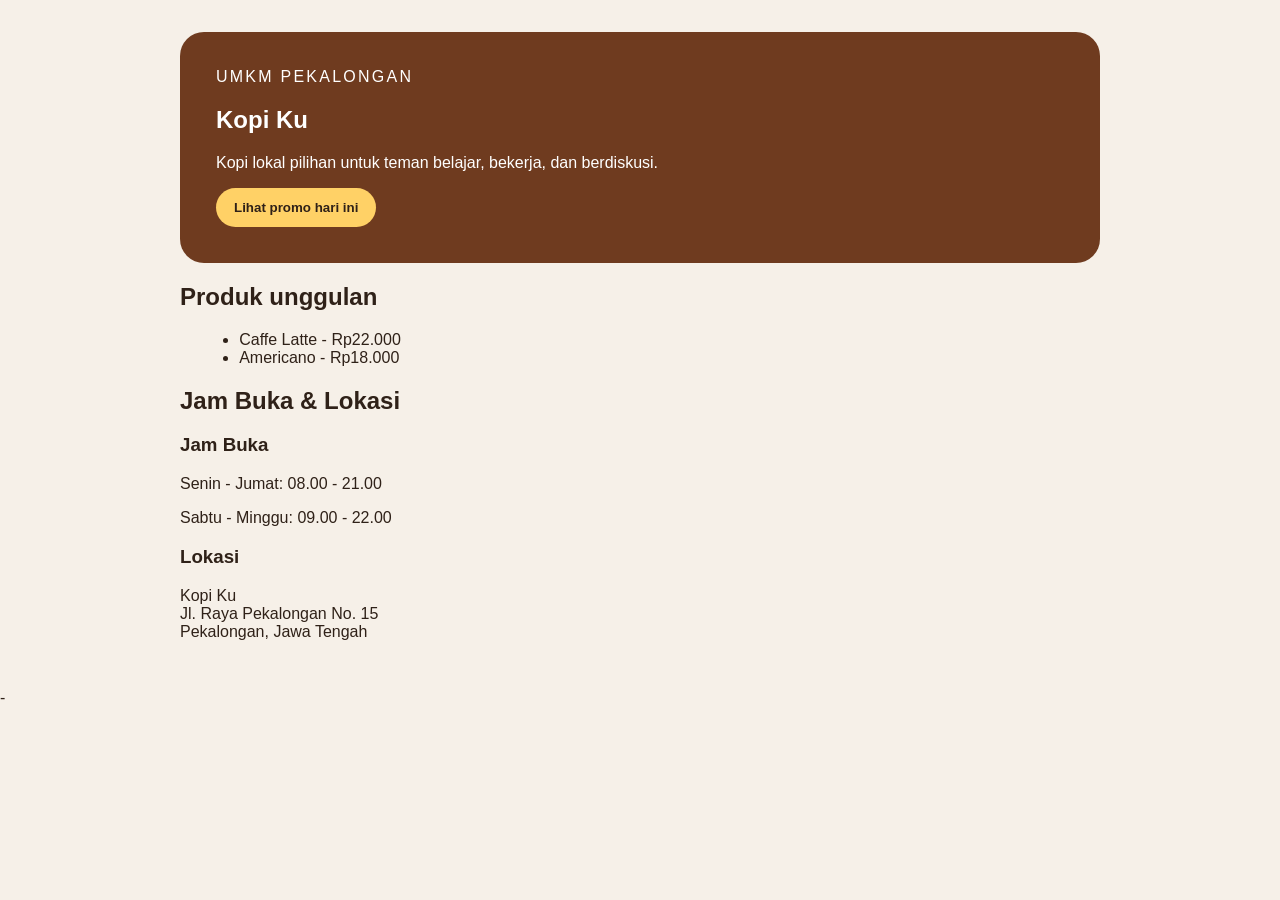
==== index.html @ 9d817686 "feat: tambah informasi lokasi UMKM" ====
<!DOCTYPE html>
<html lang="en">
<head>
    <meta charset="UTF-8">
    <meta name="viewport" content="width=device-width, initial-scale=1.0">
    <title>Kopi Ku - Website UMKM</title>
    <link rel="stylesheet" href="css/style.css">
</head>
<body>
    <main class="page">
        <section class="hero">
            <p class="eyebrow">UMKM Pekalongan</p>
            <h1>Kopi Ku</h1>
            <p>Kopi lokal pilihan untuk teman belajar, bekerja, dan berdiskusi.</p>
            <button id="promoButton" type="button">Lihat promo hari ini</button>
        </section>

        <section aria-labelledby="produk-title">
            <h2 id="produk-title">Produk unggulan</h2>
            <ul class="products">
                <li>Caffe Latte - Rp22.000</li>
                <li>Americano - Rp18.000</li>
            </ul>
        </section>

        <section class="info" aria-labelledby="info-title">
            <h2 id="info-title">Jam Buka & Lokasi</h2>

            <div class="info-container">
                <div class="info-card">
                    <h3> Jam Buka</h3>
                    <p>Senin - Jumat: 08.00 - 21.00</p>
                    <p>Sabtu - Minggu: 09.00 - 22.00</p>
                </div>

                <div class="info-card">
                    <h3> Lokasi</h3>
                    <p>
                        Kopi Ku<br>
                        Jl. Raya Pekalongan No. 15<br>
                        Pekalongan, Jawa Tengah
                    </p>
                </div>
            </div>
        </section>
    </main>

    <script src="js/script.js"></script>
</body>
</html>-
---- css/style.css ----
body {
    margin: 0;
    color: #2f2118;
    background: #f6f0e8;
    font-family: Arial, sans-serif;
}

.page {
    max-width: 920px;
    margin: 0 auto;
    padding: 32px 20px;
}

.hero {
    padding: 36px;
    color: white;
    background: #6f3b1f;
    border-radius: 24px;
}

.eyebrow {
    margin: 0 0 8px;
    letter-spacing: 0.14em;
    text-transform: uppercase;
}

.products {
    margin-left: 1.2rem;
}

button {
    padding: 12px 18px;
    color: #2f2118;
    font-weight: 700;
    cursor: pointer;
    background: #ffd166;
    border: 0;
    border-radius: 999px;
}
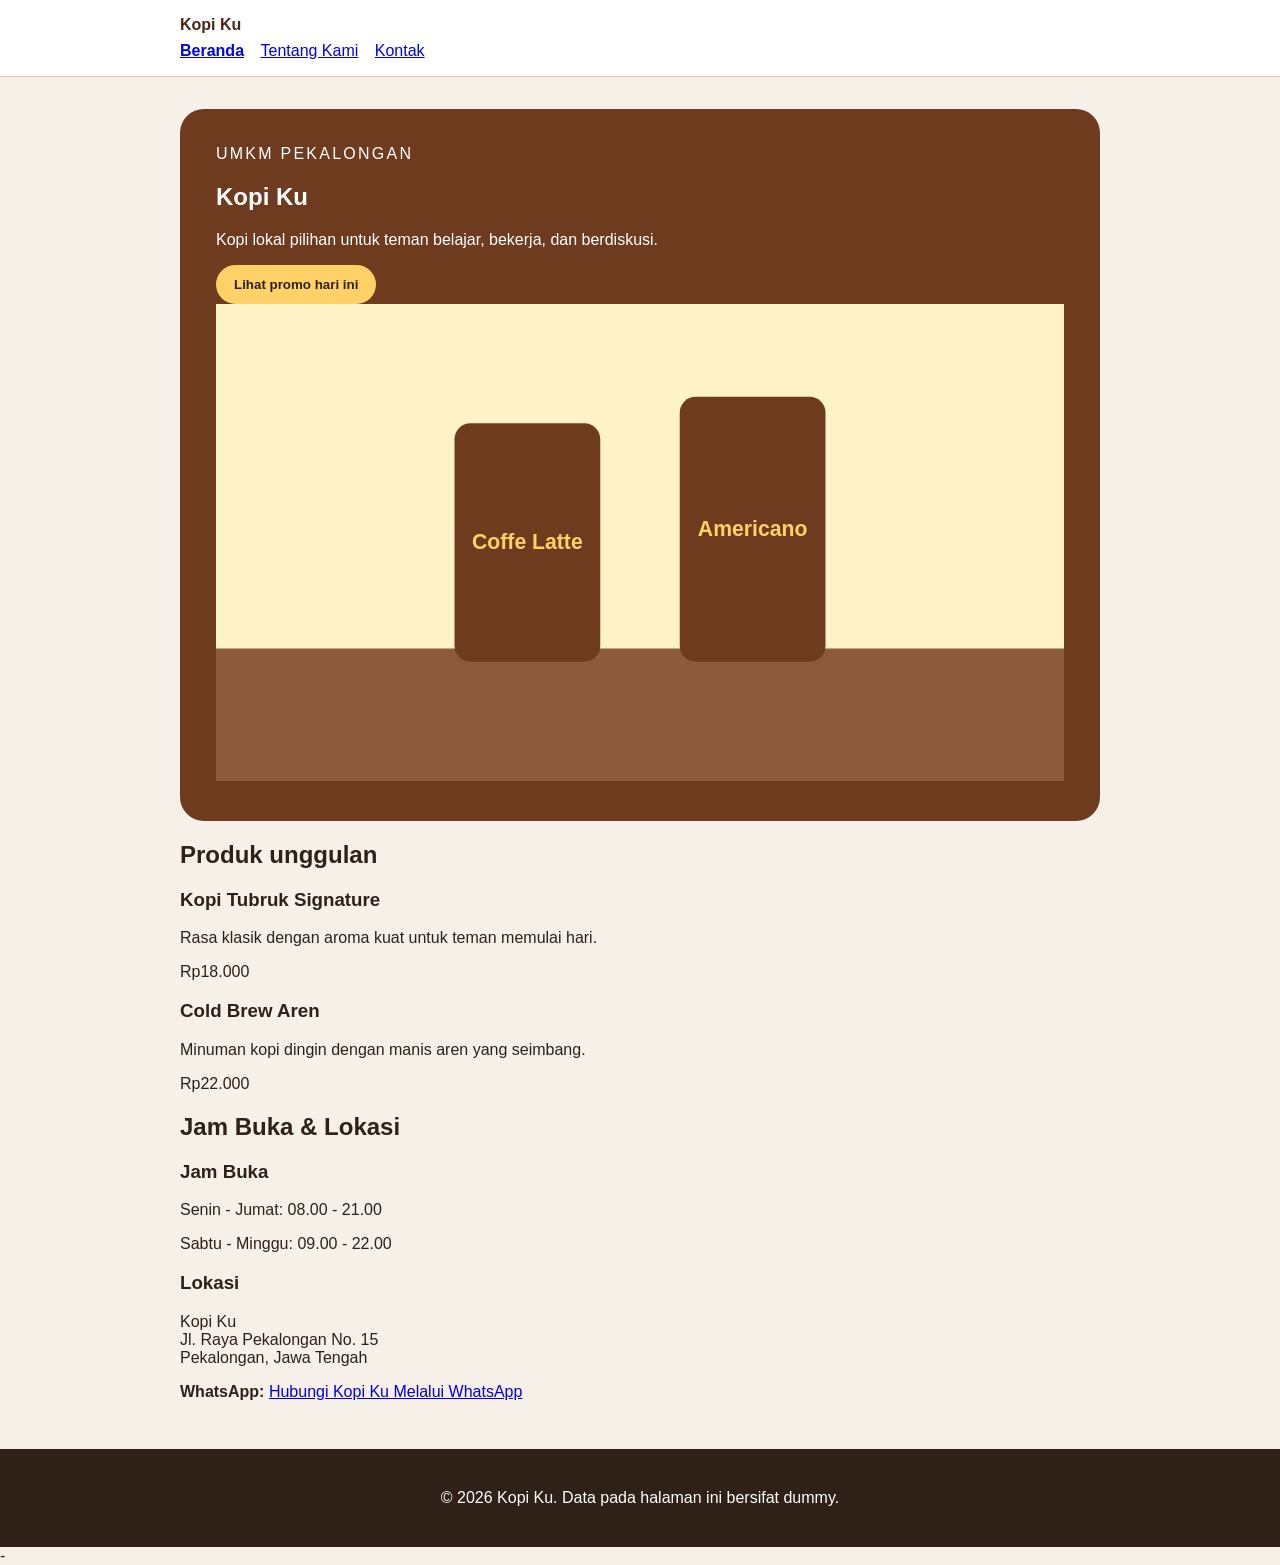
==== commit 31a95c1b: "feat: tambah semantic html dan navigasi dua halaman" ====
--- a/index.html
+++ b/index.html
@@ -7,20 +7,43 @@
     <link rel="stylesheet" href="css/style.css">
 </head>
 <body>
-    <main class="page">
-        <section class="hero">
-            <p class="eyebrow">UMKM Pekalongan</p>
-            <h1>Kopi Ku</h1>
-            <p>Kopi lokal pilihan untuk teman belajar, bekerja, dan berdiskusi.</p>
-            <button id="promoButton" type="button">Lihat promo hari ini</button>
+    <body>
+  <a class="skip-link" href="#konten">Lewati ke konten utama</a>
+  <header class="site-header">
+    <nav class="nav" aria-label="Navigasi utama">
+      <a class="brand" href="index.html">Kopi Ku</a>
+      <ul>
+        <li><a aria-current="page" href="index.html">Beranda</a></li>
+        <li><a href="tentang.html">Tentang Kami</a></li>
+        <li><a href="#kontak">Kontak</a></li>
+      </ul>
+    </nav>
+  </header>
+
+  <main id="konten" class="page">
+        <section class="hero" aria-labelledby="hero-title">
+  <p class="eyebrow">UMKM Pekalongan</p>
+  <h1 id="hero-title">Kopi Ku</h1>
+  <p>Kopi lokal pilihan untuk teman belajar, bekerja, dan berdiskusi.</p>
+  <button id="promoButton" type="button">Lihat promo hari ini</button>
+  <img src="assets/images/etalase-kopi.svg" alt="Etalase Kopi Nusa berisi kemasan kopi lokal" />
+</section>
         </section>
 
         <section aria-labelledby="produk-title">
             <h2 id="produk-title">Produk unggulan</h2>
-            <ul class="products">
-                <li>Caffe Latte - Rp22.000</li>
-                <li>Americano - Rp18.000</li>
-            </ul>
+        <div class="product-list">
+  <article class="product-card">
+    <h3>Kopi Tubruk Signature</h3>
+    <p>Rasa klasik dengan aroma kuat untuk teman memulai hari.</p>
+    <p class="price">Rp18.000</p>
+  </article>
+  <article class="product-card">
+    <h3>Cold Brew Aren</h3>
+    <p>Minuman kopi dingin dengan manis aren yang seimbang.</p>
+    <p class="price">Rp22.000</p>
+  </article>
+</div>    
         </section>
 
         <section class="info" aria-labelledby="info-title">
@@ -43,7 +66,20 @@
                 </div>
             </div>
         </section>
+
+         <p>
+          <strong>WhatsApp:</strong>
+          <a href="https://wa.me/6283114173805">
+            Hubungi Kopi Ku  Melalui WhatsApp
+          </a>
+        </p>
+        </section>
+
     </main>
+    <footer class="site-footer">
+  <p>&copy; 2026 Kopi Ku. Data pada halaman ini bersifat dummy.</p>
+</footer>
+<script src="js/script.js"></script>
 
     <script src="js/script.js"></script>
 </body>
--- a/css/style.css
+++ b/css/style.css
@@ -36,4 +36,16 @@
     background: #ffd166;
     border: 0;
     border-radius: 999px;
-}+}
+
+.skip-link { position: absolute; left: -9999px; padding: 8px 12px; color: white; background: #2f2118; }
+.skip-link:focus { top: 8px; left: 8px; }
+.site-header { padding: 16px 20px; background: white; border-bottom: 1px solid #dccbbc; }
+.nav { max-width: 920px; margin: 0 auto; }
+.brand { display: inline-block; margin-bottom: 8px; color: #4b2715; font-weight: 800; text-decoration: none; }
+.nav ul { padding: 0; margin: 0; list-style: none; }
+.nav li { display: inline-block; margin-right: 12px; }
+.nav a[aria-current="page"] { font-weight: 800; }
+a:focus-visible,
+button:focus-visible { outline: 3px solid #2563eb; outline-offset: 3px; }
+.site-footer { padding: 24px 20px; color: white; text-align: center; background: #2f2118; }
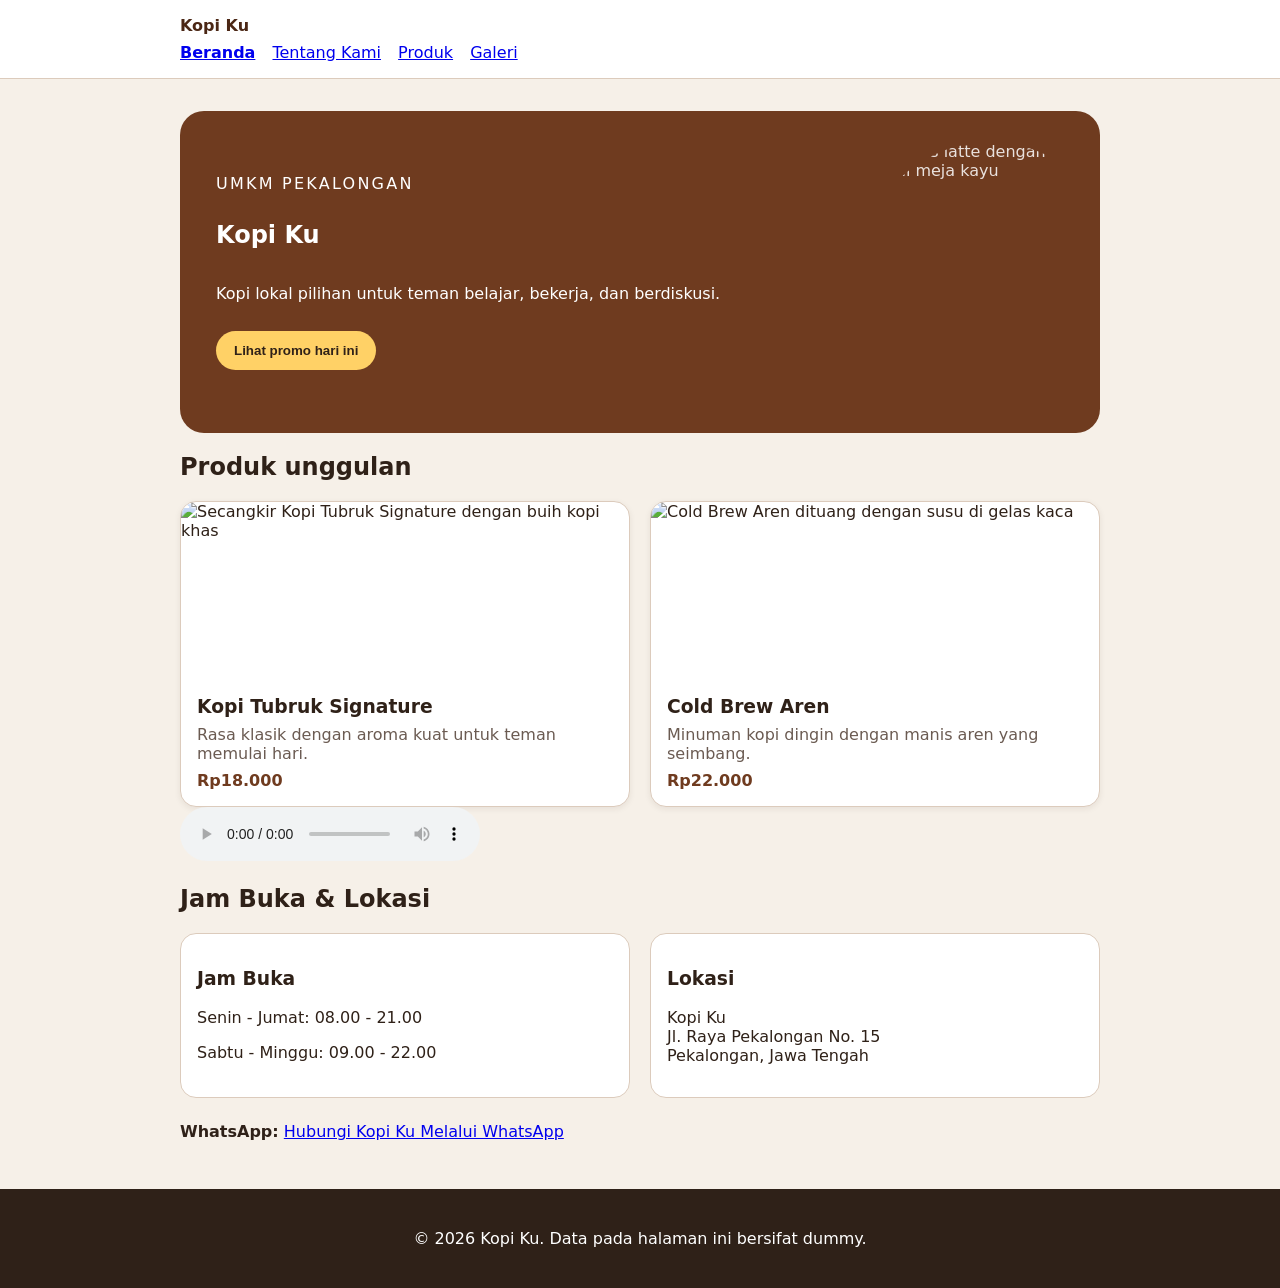
==== commit 6b0be4ad: "feat: buat landing page awal UMKM" ====
--- a/index.html
+++ b/index.html
@@ -1,13 +1,12 @@
-<!DOCTYPE html>
-<html lang="en">
+<!doctype html>
+<html lang="id">
 <head>
-    <meta charset="UTF-8">
-    <meta name="viewport" content="width=device-width, initial-scale=1.0">
-    <title>Kopi Ku - Website UMKM</title>
-    <link rel="stylesheet" href="css/style.css">
+  <meta charset="UTF-8">
+  <meta name="viewport" content="width=device-width, initial-scale=1.0">
+  <title>Kopi Ku - Website UMKM</title>
+  <link rel="stylesheet" href="css/style.css">
 </head>
 <body>
-    <body>
   <a class="skip-link" href="#konten">Lewati ke konten utama</a>
   <header class="site-header">
     <nav class="nav" aria-label="Navigasi utama">
@@ -15,72 +14,76 @@
       <ul>
         <li><a aria-current="page" href="index.html">Beranda</a></li>
         <li><a href="tentang.html">Tentang Kami</a></li>
-        <li><a href="#kontak">Kontak</a></li>
+        <li><a href="produk.html">Produk</a></li>
+        <li><a href="galeri.html">Galeri</a></li>
       </ul>
     </nav>
   </header>
 
   <main id="konten" class="page">
-        <section class="hero" aria-labelledby="hero-title">
-  <p class="eyebrow">UMKM Pekalongan</p>
-  <h1 id="hero-title">Kopi Ku</h1>
-  <p>Kopi lokal pilihan untuk teman belajar, bekerja, dan berdiskusi.</p>
-  <button id="promoButton" type="button">Lihat promo hari ini</button>
-  <img src="assets/images/etalase-kopi.svg" alt="Etalase Kopi Nusa berisi kemasan kopi lokal" />
-</section>
-        </section>
+    <section class="hero" aria-labelledby="hero-title">
+      <p class="eyebrow">UMKM Pekalongan</p>
+      <h1 id="hero-title">Kopi Ku</h1>
+      <p>Kopi lokal pilihan untuk teman belajar, bekerja, dan berdiskusi.</p>
+      <button id="promoButton" type="button">Lihat promo hari ini</button>
+      <img src="assets/images/latte.avif" alt="Segelas latte dengan latte art hati di meja kayu" />
+    </section>
 
-        <section aria-labelledby="produk-title">
-            <h2 id="produk-title">Produk unggulan</h2>
-        <div class="product-list">
-  <article class="product-card">
-    <h3>Kopi Tubruk Signature</h3>
-    <p>Rasa klasik dengan aroma kuat untuk teman memulai hari.</p>
-    <p class="price">Rp18.000</p>
-  </article>
-  <article class="product-card">
-    <h3>Cold Brew Aren</h3>
-    <p>Minuman kopi dingin dengan manis aren yang seimbang.</p>
-    <p class="price">Rp22.000</p>
-  </article>
-</div>    
-        </section>
+    <section aria-labelledby="produk-title">
+      <h2 id="produk-title">Produk unggulan</h2>
+      <div class="product-list">
+        <article class="product-card">
+          <img src="assets/images/kopitubruk.jpg" alt="Secangkir Kopi Tubruk Signature dengan buih kopi khas" loading="lazy" />
+          <h3>Kopi Tubruk Signature</h3>
+          <p>Rasa klasik dengan aroma kuat untuk teman memulai hari.</p>
+          <p class="price">Rp18.000</p>
+        </article>
+        <article class="product-card">
+          <img src="assets/images/coldbrew.jpg" alt="Cold Brew Aren dituang dengan susu di gelas kaca" loading="lazy" />
+          <h3>Cold Brew Aren</h3>
+          <p>Minuman kopi dingin dengan manis aren yang seimbang.</p>
+          <p class="price">Rp22.000</p>
+        </article>
+      </div>
+    </section>
 
-        <section class="info" aria-labelledby="info-title">
-            <h2 id="info-title">Jam Buka & Lokasi</h2>
+    <audio controls>
+    <source src="assets/untukaudio/AkuMilikmu.mp3"type="audio/mpeg">
+     </audio>
 
-            <div class="info-container">
-                <div class="info-card">
-                    <h3> Jam Buka</h3>
-                    <p>Senin - Jumat: 08.00 - 21.00</p>
-                    <p>Sabtu - Minggu: 09.00 - 22.00</p>
-                </div>
+    <section class="info" aria-labelledby="info-title">
+      <h2 id="info-title">Jam Buka & Lokasi</h2>
 
-                <div class="info-card">
-                    <h3> Lokasi</h3>
-                    <p>
-                        Kopi Ku<br>
-                        Jl. Raya Pekalongan No. 15<br>
-                        Pekalongan, Jawa Tengah
-                    </p>
-                </div>
-            </div>
-        </section>
+      <div class="info-container">
+        <div class="info-card">
+          <h3>Jam Buka</h3>
+          <p>Senin - Jumat: 08.00 - 21.00</p>
+          <p>Sabtu - Minggu: 09.00 - 22.00</p>
+        </div>
 
-         <p>
-          <strong>WhatsApp:</strong>
-          <a href="https://wa.me/6283114173805">
-            Hubungi Kopi Ku  Melalui WhatsApp
-          </a>
-        </p>
-        </section>
+        <div class="info-card">
+          <h3>Lokasi</h3>
+          <p>
+            Kopi Ku<br>
+            Jl. Raya Pekalongan No. 15<br>
+            Pekalongan, Jawa Tengah
+          </p>
+        </div>
+      </div>
+    </section>
 
-    </main>
-    <footer class="site-footer">
-  <p>&copy; 2026 Kopi Ku. Data pada halaman ini bersifat dummy.</p>
-</footer>
-<script src="js/script.js"></script>
+    <p class="whatsapp-cta">
+      <strong>WhatsApp:</strong>
+      <a href="https://wa.me/6283114173805">
+        Hubungi Kopi Ku Melalui WhatsApp
+      </a>
+    </p>
+  </main>
 
-    <script src="js/script.js"></script>
+  <footer class="site-footer">
+    <p>&copy; 2026 Kopi Ku. Data pada halaman ini bersifat dummy.</p>
+  </footer>
+
+  <script src="js/script.js"></script>
 </body>
-</html>-+</html>
--- a/css/style.css
+++ b/css/style.css
@@ -1,51 +1,243 @@
 body {
-    margin: 0;
-    color: #2f2118;
-    background: #f6f0e8;
-    font-family: Arial, sans-serif;
+  margin: 0;
+  color: #2f2118;
+  background: #f6f0e8;
+  font-family: system-ui, Arial, sans-serif;
+}
+
+img {
+  max-width: 100%;
+  height: auto;
 }
 
 .page {
-    max-width: 920px;
-    margin: 0 auto;
-    padding: 32px 20px;
-}
-
-.hero {
-    padding: 36px;
-    color: white;
-    background: #6f3b1f;
-    border-radius: 24px;
-}
-
-.eyebrow {
-    margin: 0 0 8px;
-    letter-spacing: 0.14em;
-    text-transform: uppercase;
-}
-
-.products {
-    margin-left: 1.2rem;
-}
-
-button {
-    padding: 12px 18px;
-    color: #2f2118;
-    font-weight: 700;
-    cursor: pointer;
-    background: #ffd166;
-    border: 0;
-    border-radius: 999px;
-}
-
-.skip-link { position: absolute; left: -9999px; padding: 8px 12px; color: white; background: #2f2118; }
+  max-width: 920px;
+  margin: 0 auto;
+  padding: 32px 20px;
+}
+
+.skip-link {
+  position: absolute;
+  left: -9999px;
+  padding: 8px 12px;
+  color: white;
+  background: #2f2118;
+}
 .skip-link:focus { top: 8px; left: 8px; }
-.site-header { padding: 16px 20px; background: white; border-bottom: 1px solid #dccbbc; }
+
+.site-header {
+  padding: 16px 20px;
+  background: white;
+  border-bottom: 1px solid #dccbbc;
+}
 .nav { max-width: 920px; margin: 0 auto; }
-.brand { display: inline-block; margin-bottom: 8px; color: #4b2715; font-weight: 800; text-decoration: none; }
+.brand {
+  display: inline-block;
+  margin-bottom: 8px;
+  color: #4b2715;
+  font-weight: 800;
+  text-decoration: none;
+}
 .nav ul { padding: 0; margin: 0; list-style: none; }
 .nav li { display: inline-block; margin-right: 12px; }
 .nav a[aria-current="page"] { font-weight: 800; }
+
 a:focus-visible,
-button:focus-visible { outline: 3px solid #2563eb; outline-offset: 3px; }
-.site-footer { padding: 24px 20px; color: white; text-align: center; background: #2f2118; }+button:focus-visible {
+  outline: 3px solid #2563eb;
+  outline-offset: 3px;
+}
+
+.hero {
+  position: relative;
+  overflow: hidden;
+  display: flex;
+  flex-direction: column;
+  justify-content: center;
+  min-height: 250px;
+  padding: 36px;
+  color: white;
+  background: #6f3b1f;
+  border-radius: 24px;
+}
+
+.hero .eyebrow,
+.hero h1,
+.hero p,
+.hero button {
+  position: relative;
+  z-index: 2;
+  max-width: 60%;
+}
+
+.eyebrow {
+  margin: 0 0 8px;
+  letter-spacing: 0.14em;
+  text-transform: uppercase;
+}
+
+button {
+  padding: 12px 18px;
+  color: #2f2118;
+  font-weight: 700;
+  cursor: pointer;
+  background: #ffd166;
+  border: 0;
+  border-radius: 999px;
+  align-self: flex-start;
+  margin-top: 12px;
+}
+
+.hero img {
+  position: absolute;
+  top: 50%;
+  right: -20px;
+  z-index: 1;
+  width: 260px;
+  height: 260px;
+  object-fit: cover;
+  border-radius: 50%;
+  opacity: 0.85;
+  transform: translateY(-50%);
+}
+
+.product-list {
+  display: grid;
+  grid-template-columns: repeat(auto-fit, minmax(220px, 1fr));
+  gap: 20px;
+  margin-top: 16px;
+}
+
+.product-card {
+  display: flex;
+  flex-direction: column;
+  overflow: hidden;
+  background: white;
+  border: 1px solid #dccbbc;
+  border-radius: 16px;
+  box-shadow: 0 2px 6px rgba(47, 33, 24, 0.08);
+}
+
+.product-card img {
+  display: block;
+  width: 100%;
+  height: 180px;
+  object-fit: cover;
+}
+
+.product-card h3,
+.product-card p {
+  margin: 0;
+  padding: 0 16px;
+}
+
+.product-card h3 {
+  margin-top: 14px;
+}
+
+.product-card p {
+  margin-top: 8px;
+  color: #6b5b52;
+}
+
+.product-card .price {
+  margin: 8px 0 16px;
+  color: #6f3b1f;
+  font-weight: 700;
+}
+
+.info-container {
+  display: grid;
+  grid-template-columns: repeat(auto-fit, minmax(220px, 1fr));
+  gap: 20px;
+}
+
+.info-card {
+  padding: 16px;
+  background: white;
+  border: 1px solid #dccbbc;
+  border-radius: 16px;
+}
+
+.whatsapp-cta {
+  margin-top: 24px;
+}
+
+.gallery-list {
+  display: grid;
+  grid-template-columns: repeat(auto-fit, minmax(220px, 1fr));
+  gap: 20px;
+  margin-top: 16px;
+}
+
+.media-card {
+  overflow: hidden;
+  background: white;
+  border: 1px solid #dccbbc;
+  border-radius: 16px;
+}
+
+.media-card img {
+  display: block;
+  width: 100%;
+  height: 200px;
+  object-fit: cover;
+}
+
+.media-card figcaption {
+  padding: 0 16px 16px;
+}
+
+figure { margin: 0 0 24px; }
+figcaption { margin-top: 8px; color: #6b5b52; }
+
+.product-new {
+  max-width: 360px;
+  overflow: hidden;
+  background: white;
+  border: 2px solid #ffd166;
+  border-radius: 16px;
+}
+
+.product-new img {
+  display: block;
+  width: 100%;
+  height: 220px;
+  object-fit: cover;
+}
+
+.product-new figcaption {
+  margin: 0;
+  padding: 12px 16px 16px;
+  font-weight: 600;
+}
+
+table { width: 100%; border-collapse: collapse; }
+caption { margin-bottom: 8px; font-weight: 700; text-align: left; }
+th, td { padding: 10px; text-align: left; border: 1px solid #dccbbc; }
+
+.site-footer {
+  padding: 24px 20px;
+  color: white;
+  text-align: center;
+  background: #2f2118;
+}
+
+@media (max-width: 600px) {
+  .hero {
+    min-height: 220px;
+    padding: 24px;
+  }
+  .hero .eyebrow,
+  .hero h1,
+  .hero p,
+  .hero button {
+    max-width: 100%;
+  }
+  .hero img {
+    width: 140px;
+    height: 140px;
+    right: -30px;
+    opacity: 0.5;
+  }
+}
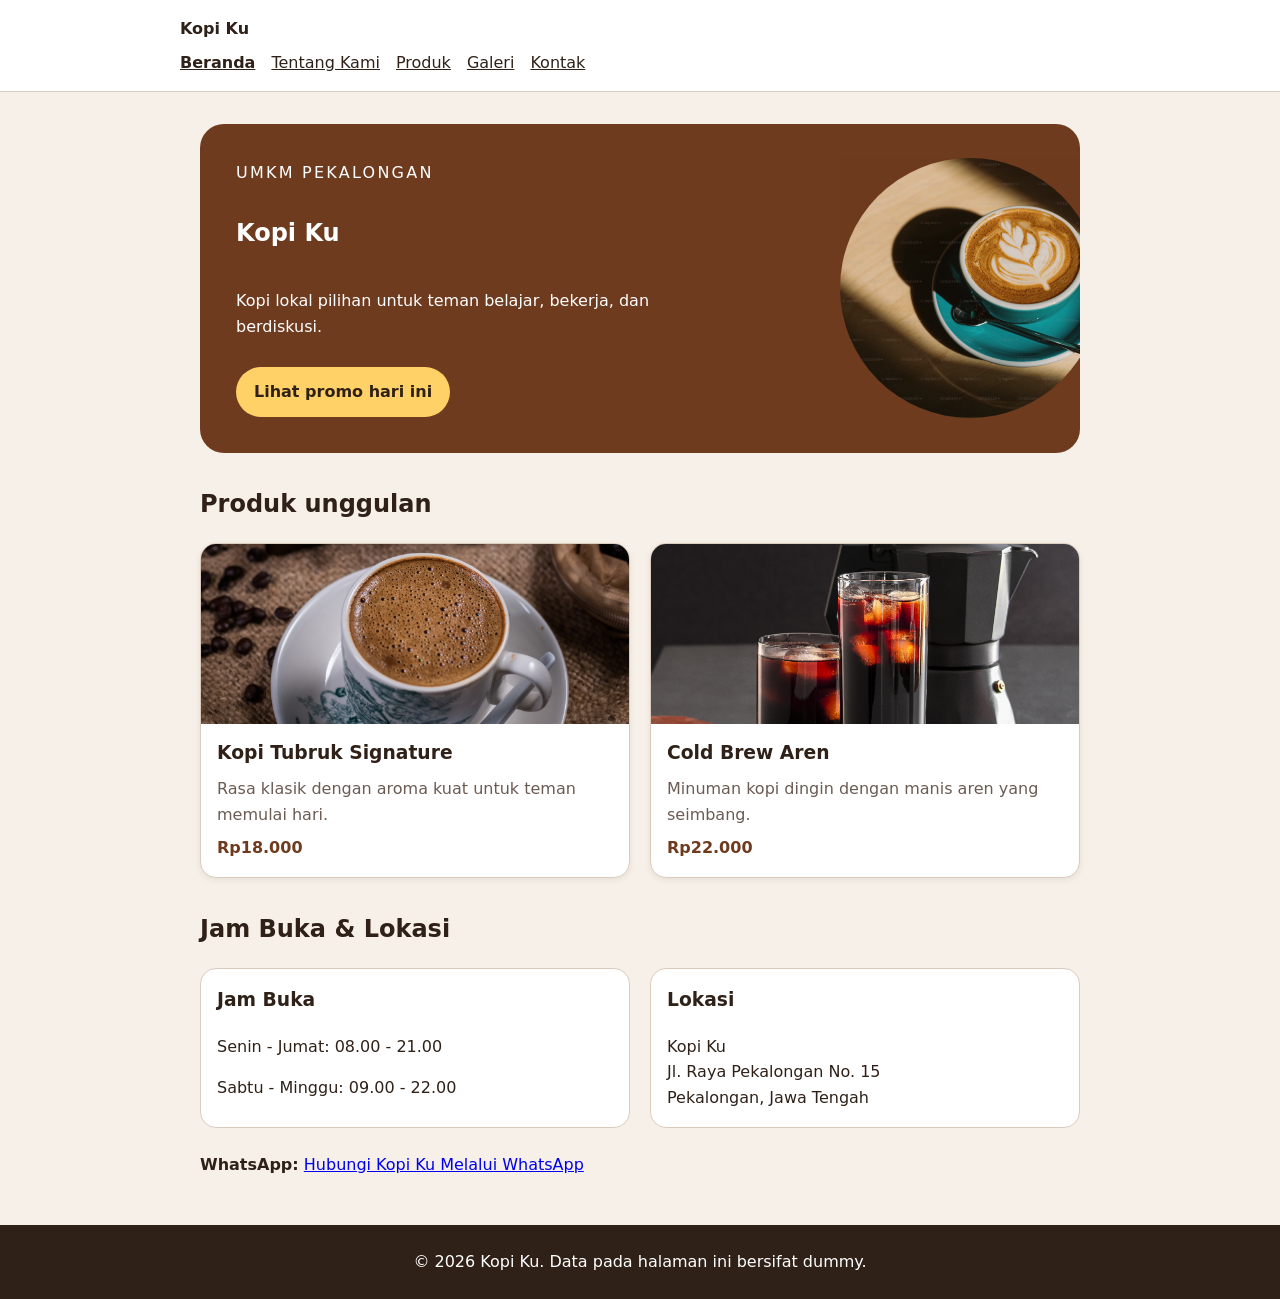
==== commit a37222d6: "feat: tambah form kontak aksesibel dan preview" ====
--- a/index.html
+++ b/index.html
@@ -16,6 +16,8 @@
         <li><a href="tentang.html">Tentang Kami</a></li>
         <li><a href="produk.html">Produk</a></li>
         <li><a href="galeri.html">Galeri</a></li>
+        <li><a href="kontak.html">Kontak</a></li>
+
       </ul>
     </nav>
   </header>
@@ -46,11 +48,6 @@
         </article>
       </div>
     </section>
-
-    <audio controls>
-    <source src="assets/untukaudio/AkuMilikmu.mp3"type="audio/mpeg">
-     </audio>
-
     <section class="info" aria-labelledby="info-title">
       <h2 id="info-title">Jam Buka & Lokasi</h2>
 
--- a/css/style.css
+++ b/css/style.css
@@ -1,8 +1,34 @@
+:root {
+  --color-text: #2f2118;
+  --color-muted: #6b5b52;
+  --color-bg: #f6f0e8;
+  --color-surface: #ffffff;
+  --color-border: #dccbbc;
+  --color-brand: #4b2715;
+  --color-primary: #6f3b1f;
+  --color-accent: #ffd166;
+  --color-focus: #2563eb;
+  --radius-md: 16px;
+  --radius-lg: 24px;
+  --shadow-card: 0 2px 6px rgba(47, 33, 24, 0.08);
+  --max-width: 920px;
+}
+
+*,
+*::before,
+*::after {
+  box-sizing: border-box;
+}
+
 body {
-  margin: 0;
-  color: #2f2118;
-  background: #f6f0e8;
+  display: flex;
+  flex-direction: column;
+  min-height: 100vh;
+  margin: 0;
+  color: var(--color-text);
+  background: var(--color-bg);
   font-family: system-ui, Arial, sans-serif;
+  line-height: 1.6;
 }
 
 img {
@@ -10,44 +36,116 @@
   height: auto;
 }
 
-.page {
-  max-width: 920px;
-  margin: 0 auto;
-  padding: 32px 20px;
+figure {
+  margin: 0 0 24px;
+}
+
+figcaption {
+  margin-top: 8px;
+  color: var(--color-muted);
 }
 
 .skip-link {
   position: absolute;
+  top: 8px;
   left: -9999px;
+  z-index: 10;
   padding: 8px 12px;
   color: white;
-  background: #2f2118;
-}
-.skip-link:focus { top: 8px; left: 8px; }
+  background: var(--color-text);
+}
+
+.skip-link:focus {
+  left: 8px;
+}
+
+a:focus-visible,
+button:focus-visible,
+input:focus-visible,
+select:focus-visible,
+textarea:focus-visible {
+  outline: 3px solid var(--color-focus);
+  outline-offset: 3px;
+}
 
 .site-header {
   padding: 16px 20px;
-  background: white;
-  border-bottom: 1px solid #dccbbc;
-}
-.nav { max-width: 920px; margin: 0 auto; }
+  background: var(--color-surface);
+  border-bottom: 1px solid var(--color-border);
+}
+
+.nav {
+  max-width: var(--max-width);
+  margin: 0 auto;
+}
+
 .brand {
   display: inline-block;
   margin-bottom: 8px;
-  color: #4b2715;
+  color: var(--color-brand);
   font-weight: 800;
   text-decoration: none;
 }
-.nav ul { padding: 0; margin: 0; list-style: none; }
-.nav li { display: inline-block; margin-right: 12px; }
-.nav a[aria-current="page"] { font-weight: 800; }
-
-a:focus-visible,
-button:focus-visible {
-  outline: 3px solid #2563eb;
-  outline-offset: 3px;
-}
-
+
+.nav ul {
+  display: flex;
+  flex-wrap: wrap;
+  gap: 4px 16px;
+  padding: 0;
+  margin: 0;
+  list-style: none;
+}
+
+.nav a {
+  color: var(--color-text);
+}
+
+.nav a[aria-current="page"] {
+  font-weight: 800;
+}
+
+.page {
+  flex: 1;
+  width: 100%;
+  max-width: var(--max-width);
+  margin: 0 auto;
+  padding: 32px 20px;
+}
+
+.page section + section {
+  margin-top: 32px;
+}
+
+.site-footer {
+  padding: 24px 20px;
+  color: white;
+  text-align: center;
+  background: var(--color-text);
+}
+
+.site-footer p {
+  margin: 0;
+}
+.eyebrow {
+  margin: 0 0 8px;
+  letter-spacing: 0.14em;
+  text-transform: uppercase;
+}
+
+button {
+  align-self: flex-start;
+  margin-top: 12px;
+  padding: 12px 18px;
+  color: var(--color-text);
+  font: inherit;
+  font-weight: 700;
+  cursor: pointer;
+  background: var(--color-accent);
+  border: 0;
+  border-radius: 999px;
+}
+
+/* Hero */
 .hero {
   position: relative;
   overflow: hidden;
@@ -57,8 +155,8 @@
   min-height: 250px;
   padding: 36px;
   color: white;
-  background: #6f3b1f;
-  border-radius: 24px;
+  background: var(--color-primary);
+  border-radius: var(--radius-lg);
 }
 
 .hero .eyebrow,
@@ -68,24 +166,6 @@
   position: relative;
   z-index: 2;
   max-width: 60%;
-}
-
-.eyebrow {
-  margin: 0 0 8px;
-  letter-spacing: 0.14em;
-  text-transform: uppercase;
-}
-
-button {
-  padding: 12px 18px;
-  color: #2f2118;
-  font-weight: 700;
-  cursor: pointer;
-  background: #ffd166;
-  border: 0;
-  border-radius: 999px;
-  align-self: flex-start;
-  margin-top: 12px;
 }
 
 .hero img {
@@ -101,68 +181,8 @@
   transform: translateY(-50%);
 }
 
-.product-list {
-  display: grid;
-  grid-template-columns: repeat(auto-fit, minmax(220px, 1fr));
-  gap: 20px;
-  margin-top: 16px;
-}
-
-.product-card {
-  display: flex;
-  flex-direction: column;
-  overflow: hidden;
-  background: white;
-  border: 1px solid #dccbbc;
-  border-radius: 16px;
-  box-shadow: 0 2px 6px rgba(47, 33, 24, 0.08);
-}
-
-.product-card img {
-  display: block;
-  width: 100%;
-  height: 180px;
-  object-fit: cover;
-}
-
-.product-card h3,
-.product-card p {
-  margin: 0;
-  padding: 0 16px;
-}
-
-.product-card h3 {
-  margin-top: 14px;
-}
-
-.product-card p {
-  margin-top: 8px;
-  color: #6b5b52;
-}
-
-.product-card .price {
-  margin: 8px 0 16px;
-  color: #6f3b1f;
-  font-weight: 700;
-}
-
-.info-container {
-  display: grid;
-  grid-template-columns: repeat(auto-fit, minmax(220px, 1fr));
-  gap: 20px;
-}
-
-.info-card {
-  padding: 16px;
-  background: white;
-  border: 1px solid #dccbbc;
-  border-radius: 16px;
-}
-
-.whatsapp-cta {
-  margin-top: 24px;
-}
-
+.product-list,
+.info-container,
 .gallery-list {
   display: grid;
   grid-template-columns: repeat(auto-fit, minmax(220px, 1fr));
@@ -170,11 +190,67 @@
   margin-top: 16px;
 }
 
+.product-card,
+.info-card,
 .media-card {
   overflow: hidden;
-  background: white;
-  border: 1px solid #dccbbc;
-  border-radius: 16px;
+  background: var(--color-surface);
+  border: 1px solid var(--color-border);
+  border-radius: var(--radius-md);
+}
+
+.product-card {
+  display: flex;
+  flex-direction: column;
+  box-shadow: var(--shadow-card);
+}
+
+.product-card img {
+  display: block;
+  width: 100%;
+  height: 180px;
+  object-fit: cover;
+}
+
+.product-card h3,
+.product-card p {
+  margin: 0;
+  padding: 0 16px;
+}
+
+.product-card h3 {
+  margin-top: 14px;
+}
+
+.product-card p {
+  margin-top: 8px;
+  color: var(--color-muted);
+}
+
+.product-card .price {
+  margin: 8px 0 16px;
+  color: var(--color-primary);
+  font-weight: 700;
+}
+
+.info-card {
+  padding: 16px;
+}
+
+.info-card h3 {
+  margin-top: 0;
+}
+
+.info-card p:last-child {
+  margin-bottom: 0;
+}
+
+.whatsapp-cta {
+  margin-top: 24px;
+}
+
+.media-card {
+  margin: 0;
 }
 
 .media-card img {
@@ -188,15 +264,18 @@
   padding: 0 16px 16px;
 }
 
-figure { margin: 0 0 24px; }
-figcaption { margin-top: 8px; color: #6b5b52; }
+audio {
+  display: block;
+  width: 100%;
+  max-width: 480px;
+}
 
 .product-new {
   max-width: 360px;
   overflow: hidden;
-  background: white;
-  border: 2px solid #ffd166;
-  border-radius: 16px;
+  background: var(--color-surface);
+  border: 2px solid var(--color-accent);
+  border-radius: var(--radius-md);
 }
 
 .product-new img {
@@ -212,32 +291,116 @@
   font-weight: 600;
 }
 
-table { width: 100%; border-collapse: collapse; }
-caption { margin-bottom: 8px; font-weight: 700; text-align: left; }
-th, td { padding: 10px; text-align: left; border: 1px solid #dccbbc; }
-
-.site-footer {
-  padding: 24px 20px;
-  color: white;
-  text-align: center;
-  background: #2f2118;
-}
-
+table {
+  width: 100%;
+  background: var(--color-surface);
+  border-collapse: collapse;
+}
+
+caption {
+  margin-bottom: 8px;
+  font-weight: 700;
+  text-align: left;
+}
+
+th,
+td {
+  padding: 10px;
+  text-align: left;
+  border: 1px solid var(--color-border);
+}
+
+thead th {
+  background: var(--color-bg);
+}
+
+.form-card {
+  padding: 24px;
+  background: var(--color-surface);
+  border: 1px solid var(--color-border);
+  border-radius: var(--radius-md);
+}
+
+.field {
+  margin-bottom: 16px;
+}
+
+.field label {
+  display: block;
+  margin-bottom: 6px;
+  font-weight: 600;
+}
+
+.field input,
+.field select,
+.field textarea {
+  display: block;
+  width: 100%;
+  padding: 10px 12px;
+  color: var(--color-text);
+  font: inherit;
+  background: var(--color-surface);
+  border: 1px solid var(--color-border);
+  border-radius: 8px;
+}
+
+.field textarea {
+  resize: vertical;
+}
+
+fieldset {
+  padding: 12px 16px;
+  margin: 0 0 16px;
+  border: 1px solid var(--color-border);
+  border-radius: 8px;
+}
+
+legend {
+  padding: 0 6px;
+  font-weight: 600;
+}
+
+fieldset label {
+  display: block;
+  padding: 4px 0;
+}
+
+.form-card button {
+  margin-top: 0;
+}
+
+#preview-form {
+  padding: 16px;
+  margin: 0;
+  overflow-x: auto;
+  white-space: pre-wrap;
+  background: var(--color-surface);
+  border: 1px solid var(--color-border);
+  border-radius: var(--radius-md);
+}
+
+/* 6. Responsif ----------------------------------------------------------- */
 @media (max-width: 600px) {
   .hero {
     min-height: 220px;
     padding: 24px;
   }
+
   .hero .eyebrow,
   .hero h1,
   .hero p,
   .hero button {
     max-width: 100%;
   }
+
   .hero img {
+    right: -30px;
     width: 140px;
     height: 140px;
-    right: -30px;
     opacity: 0.5;
   }
+
+  .form-card {
+    padding: 16px;
+  }
 }
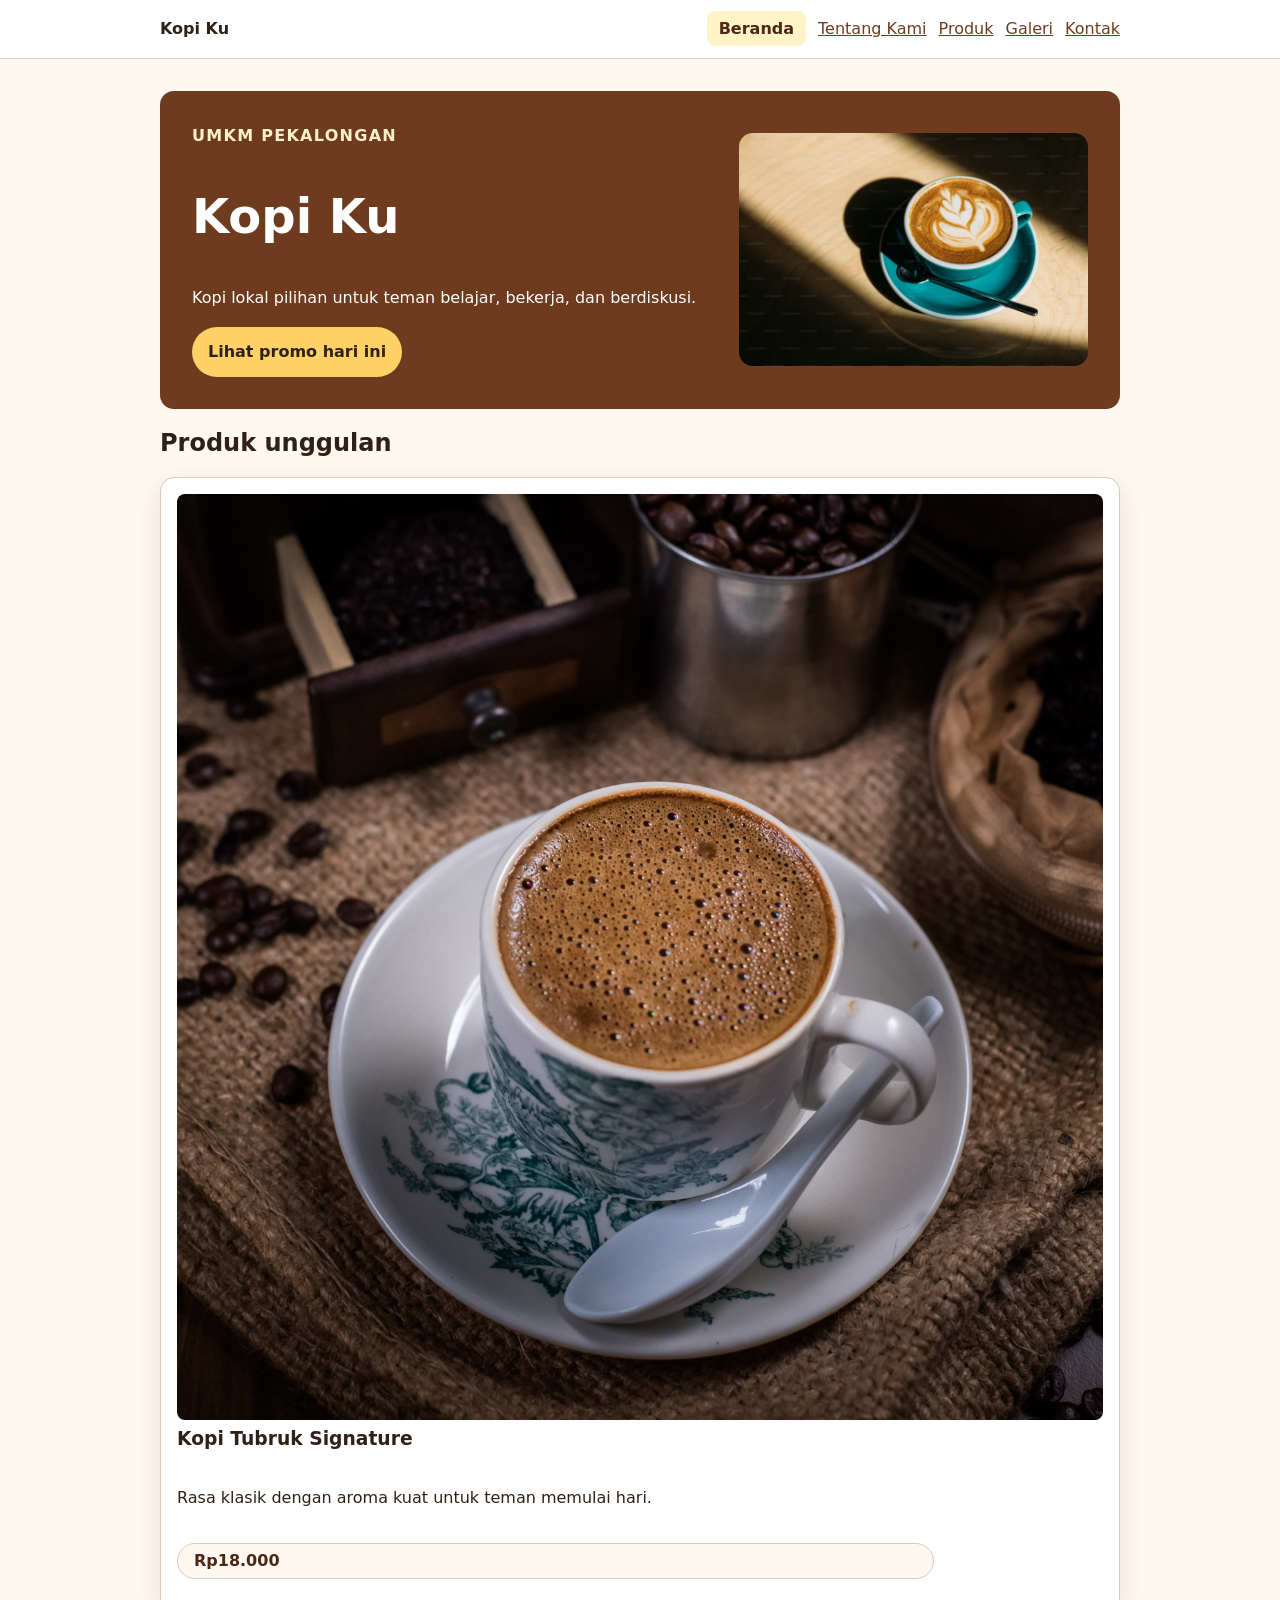
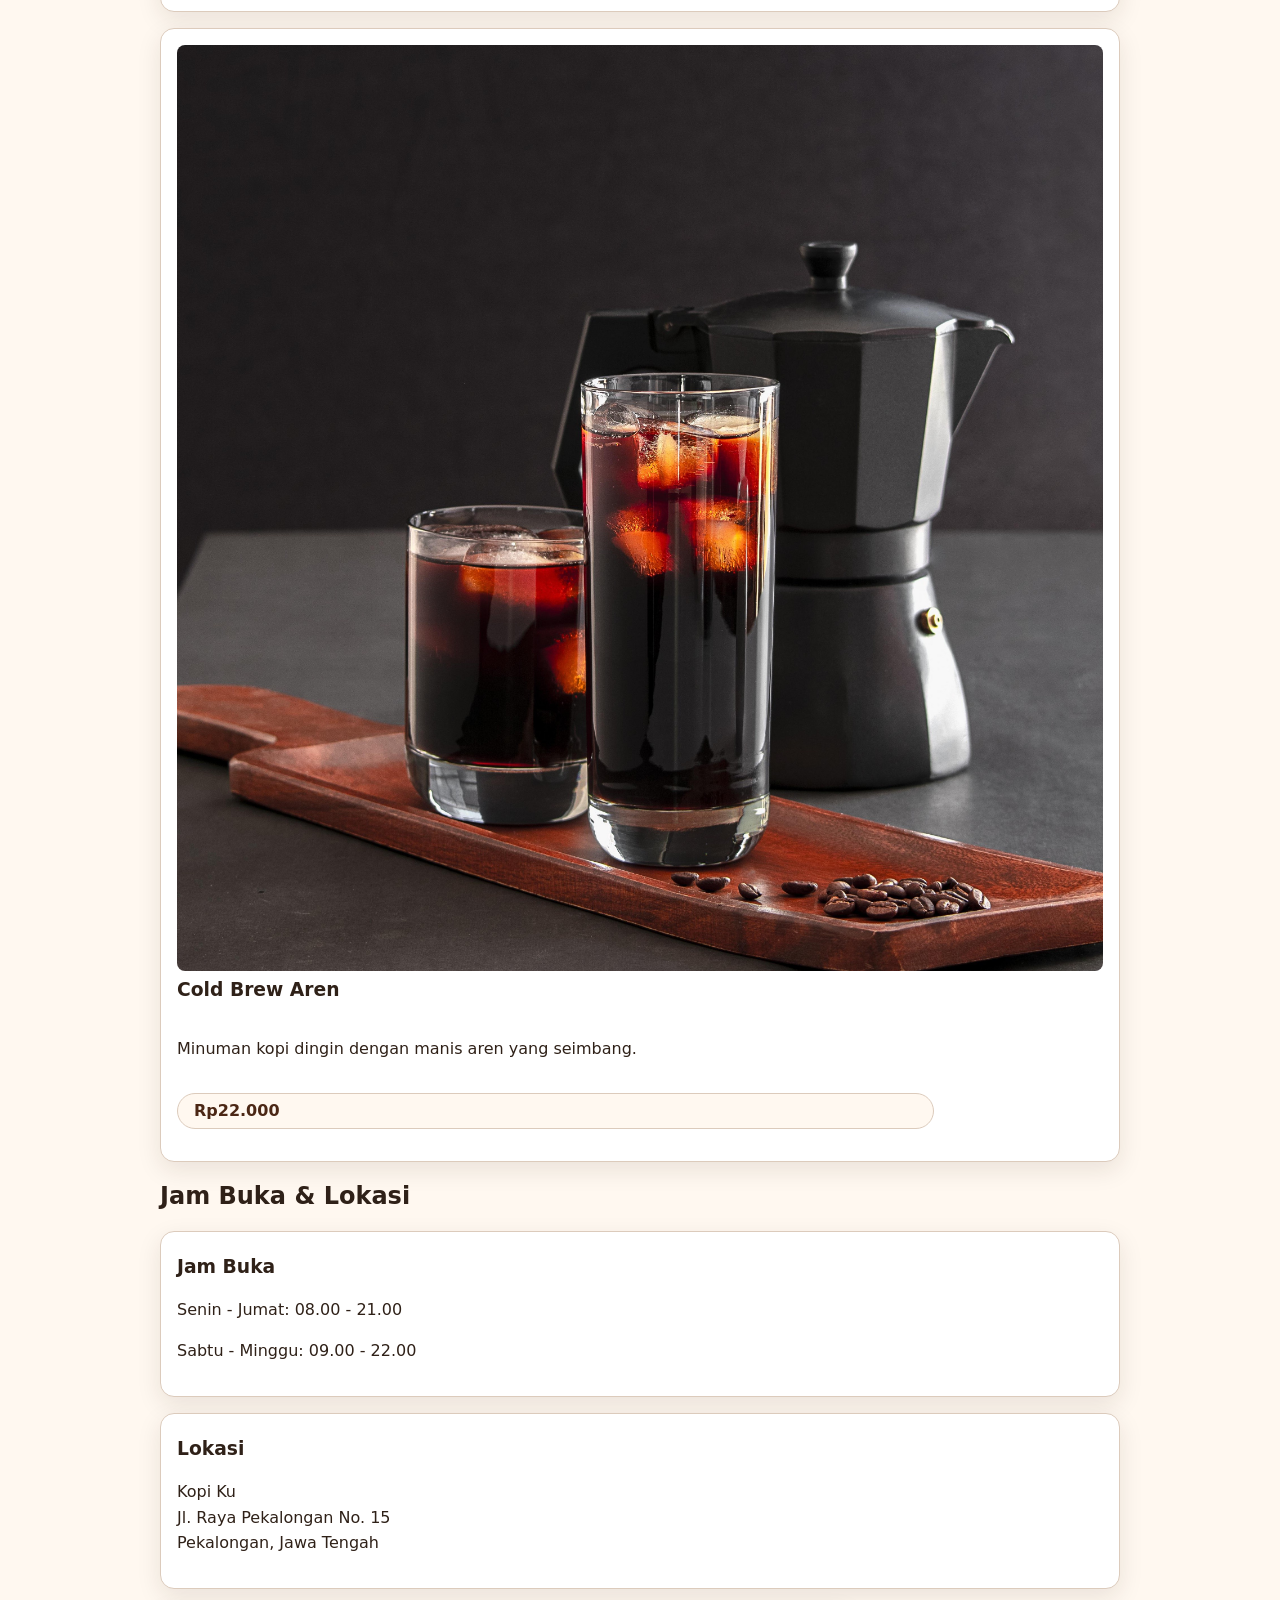
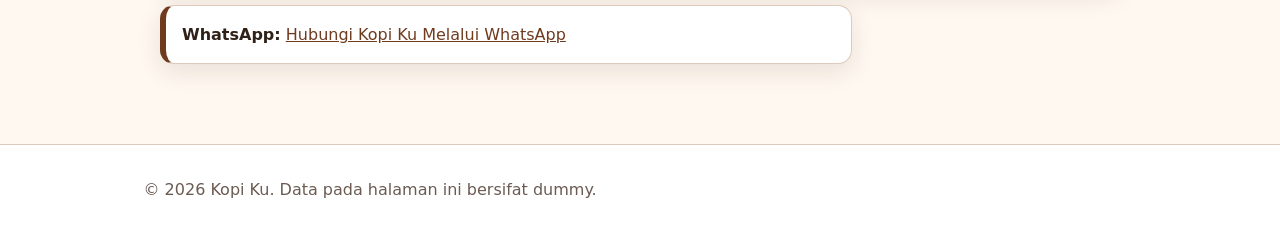
==== commit 9a0bb9a8: "feat: bangun layout flexbox dan grid" ====
--- a/index.html
+++ b/index.html
@@ -1,86 +1,88 @@
 <!doctype html>
-<html lang="id">
-<head>
-  <meta charset="UTF-8">
-  <meta name="viewport" content="width=device-width, initial-scale=1.0">
-  <title>Kopi Ku - Website UMKM</title>
-  <link rel="stylesheet" href="css/style.css">
-</head>
-<body>
-  <a class="skip-link" href="#konten">Lewati ke konten utama</a>
-  <header class="site-header">
-    <nav class="nav" aria-label="Navigasi utama">
-      <a class="brand" href="index.html">Kopi Ku</a>
-      <ul>
-        <li><a aria-current="page" href="index.html">Beranda</a></li>
-        <li><a href="tentang.html">Tentang Kami</a></li>
-        <li><a href="produk.html">Produk</a></li>
-        <li><a href="galeri.html">Galeri</a></li>
-        <li><a href="kontak.html">Kontak</a></li>
+  <html lang="id">
+  <head>
+    <meta charset="UTF-8">
+    <meta name="viewport" content="width=device-width, initial-scale=1.0">
+    <title>Kopi Ku - Website UMKM</title>
+    <link rel="stylesheet" href="css/style.css">
+  </head>
+  <body>
+    <a class="skip-link" href="#konten">Lewati ke konten utama</a>
+    <header class="site-header">
+      <nav class="nav" aria-label="Navigasi utama">
+        <a class="brand" href="index.html">Kopi Ku</a>
+        <ul>
+          <li><a aria-current="page" href="index.html">Beranda</a></li>
+          <li><a href="tentang.html">Tentang Kami</a></li>
+          <li><a href="produk.html">Produk</a></li>
+          <li><a href="galeri.html">Galeri</a></li>
+          <li><a href="kontak.html">Kontak</a></li>
 
-      </ul>
-    </nav>
-  </header>
+        </ul>
+      </nav>
+    </header>
 
-  <main id="konten" class="page">
-    <section class="hero" aria-labelledby="hero-title">
-      <p class="eyebrow">UMKM Pekalongan</p>
-      <h1 id="hero-title">Kopi Ku</h1>
-      <p>Kopi lokal pilihan untuk teman belajar, bekerja, dan berdiskusi.</p>
-      <button id="promoButton" type="button">Lihat promo hari ini</button>
-      <img src="assets/images/latte.avif" alt="Segelas latte dengan latte art hati di meja kayu" />
-    </section>
+    <main id="konten" class="page">
+      <section class="hero" aria-labelledby="hero-title">
+        <div class="hero-content">
+          <p class="eyebrow">UMKM Pekalongan</p>
+          <h1 id="hero-title">Kopi Ku</h1>
+          <p>Kopi lokal pilihan untuk teman belajar, bekerja, dan berdiskusi.</p>
+          <button id="promoButton" type="button">Lihat promo hari ini</button>
+        </div>
+        <img class="hero-image" src="assets/images/latte.avif" alt="Segelas latte dengan latte art hati di meja kayu" />
+      </section>
 
-    <section aria-labelledby="produk-title">
-      <h2 id="produk-title">Produk unggulan</h2>
-      <div class="product-list">
-        <article class="product-card">
-          <img src="assets/images/kopitubruk.jpg" alt="Secangkir Kopi Tubruk Signature dengan buih kopi khas" loading="lazy" />
-          <h3>Kopi Tubruk Signature</h3>
-          <p>Rasa klasik dengan aroma kuat untuk teman memulai hari.</p>
-          <p class="price">Rp18.000</p>
-        </article>
-        <article class="product-card">
-          <img src="assets/images/coldbrew.jpg" alt="Cold Brew Aren dituang dengan susu di gelas kaca" loading="lazy" />
-          <h3>Cold Brew Aren</h3>
-          <p>Minuman kopi dingin dengan manis aren yang seimbang.</p>
-          <p class="price">Rp22.000</p>
-        </article>
-      </div>
-    </section>
-    <section class="info" aria-labelledby="info-title">
-      <h2 id="info-title">Jam Buka & Lokasi</h2>
+      <section aria-labelledby="produk-title">
+        <h2 id="produk-title">Produk unggulan</h2>
+        <div class="product-list">
+          <article class="product-card">
+            <img src="assets/images/kopitubruk.jpg" alt="Secangkir Kopi Tubruk Signature dengan buih kopi khas" loading="lazy" />
+            <h3>Kopi Tubruk Signature</h3>
+            <p>Rasa klasik dengan aroma kuat untuk teman memulai hari.</p>
+            <p class="price">Rp18.000</p>
+          </article>
+          <article class="product-card">
+            <img src="assets/images/coldbrew.jpg" alt="Cold Brew Aren dituang dengan susu di gelas kaca" loading="lazy" />
+            <h3>Cold Brew Aren</h3>
+            <p>Minuman kopi dingin dengan manis aren yang seimbang.</p>
+            <p class="price">Rp22.000</p>
+          </article>
+        </div>
+      </section>
+      <section class="info" aria-labelledby="info-title">
+        <h2 id="info-title">Jam Buka & Lokasi</h2>
 
-      <div class="info-container">
-        <div class="info-card">
-          <h3>Jam Buka</h3>
-          <p>Senin - Jumat: 08.00 - 21.00</p>
-          <p>Sabtu - Minggu: 09.00 - 22.00</p>
+        <div class="info-container">
+          <div class="info-card">
+            <h3>Jam Buka</h3>
+            <p>Senin - Jumat: 08.00 - 21.00</p>
+            <p>Sabtu - Minggu: 09.00 - 22.00</p>
+          </div>
+
+          <div class="info-card">
+            <h3>Lokasi</h3>
+            <p>
+              Kopi Ku<br>
+              Jl. Raya Pekalongan No. 15<br>
+              Pekalongan, Jawa Tengah
+            </p>
+          </div>
         </div>
+      </section>
 
-        <div class="info-card">
-          <h3>Lokasi</h3>
-          <p>
-            Kopi Ku<br>
-            Jl. Raya Pekalongan No. 15<br>
-            Pekalongan, Jawa Tengah
-          </p>
-        </div>
-      </div>
-    </section>
+      <p class="whatsapp-cta">
+        <strong>WhatsApp:</strong>
+        <a href="https://wa.me/6283114173805">
+          Hubungi Kopi Ku Melalui WhatsApp
+        </a>
+      </p>
+    </main>
 
-    <p class="whatsapp-cta">
-      <strong>WhatsApp:</strong>
-      <a href="https://wa.me/6283114173805">
-        Hubungi Kopi Ku Melalui WhatsApp
-      </a>
-    </p>
-  </main>
+    <footer class="site-footer">
+      <p>&copy; 2026 Kopi Ku. Data pada halaman ini bersifat dummy.</p>
+    </footer>
 
-  <footer class="site-footer">
-    <p>&copy; 2026 Kopi Ku. Data pada halaman ini bersifat dummy.</p>
-  </footer>
-
-  <script src="js/script.js"></script>
-</body>
-</html>+    <script src="js/script.js"></script>
+  </body>
+  </html>
--- a/css/style.css
+++ b/css/style.css
@@ -1,17 +1,28 @@
 :root {
+  --color-primary: #6f3b1f;
+  --color-primary-strong: #4b2715;
+  --color-on-primary: #ffffff;
   --color-text: #2f2118;
   --color-muted: #6b5b52;
-  --color-bg: #f6f0e8;
   --color-surface: #ffffff;
+  --color-surface-soft: #fff8f0;
   --color-border: #dccbbc;
-  --color-brand: #4b2715;
-  --color-primary: #6f3b1f;
-  --color-accent: #ffd166;
-  --color-focus: #2563eb;
-  --radius-md: 16px;
-  --radius-lg: 24px;
-  --shadow-card: 0 2px 6px rgba(47, 33, 24, 0.08);
-  --max-width: 920px;
+  --color-focus: #1d4ed8;
+  --color-accent: #ffd166;        
+  --color-accent-strong: #ffc233; 
+  --color-accent-soft: #fef3c7;   
+
+  --space-1: 0.5rem;
+  --space-2: 0.75rem;
+  --space-3: 1rem;
+  --space-4: 1.5rem;
+  --space-5: 2rem;
+
+  --radius-sm: 0.5rem;
+  --radius-md: 0.875rem;
+  --radius-pill: 999px;
+
+  --shadow-card: 0 0.5rem 1.5rem rgb(47 33 24 / 0.1);
 }
 
 *,
@@ -20,387 +31,250 @@
   box-sizing: border-box;
 }
 
+html { color-scheme: light; }
+
 body {
-  display: flex;
-  flex-direction: column;
-  min-height: 100vh;
   margin: 0;
   color: var(--color-text);
-  background: var(--color-bg);
-  font-family: system-ui, Arial, sans-serif;
+  background: var(--color-surface-soft);
+  font-family: system-ui, -apple-system, BlinkMacSystemFont, "Segoe UI", sans-serif;
+  font-size: 1rem;
   line-height: 1.6;
 }
 
-img {
-  max-width: 100%;
-  height: auto;
-}
-
-figure {
-  margin: 0 0 24px;
-}
-
-figcaption {
-  margin-top: 8px;
-  color: var(--color-muted);
+img { max-width: 100%; height: auto; }
+audio { max-width: 100%; }
+
+a { color: var(--color-primary); }
+a:hover { color: var(--color-primary-strong); }
+
+:focus-visible {
+  outline: 3px solid var(--color-focus);
+  outline-offset: 3px;
 }
 
 .skip-link {
   position: absolute;
-  top: 8px;
-  left: -9999px;
-  z-index: 10;
-  padding: 8px 12px;
-  color: white;
+  top: -5rem;
+  left: var(--space-3);
+  padding: var(--space-2) var(--space-3);
+  color: var(--color-on-primary);
   background: var(--color-text);
 }
-
-.skip-link:focus {
-  left: 8px;
-}
-
-a:focus-visible,
-button:focus-visible,
-input:focus-visible,
-select:focus-visible,
-textarea:focus-visible {
-  outline: 3px solid var(--color-focus);
-  outline-offset: 3px;
-}
-
-.site-header {
-  padding: 16px 20px;
+.skip-link:focus { top: var(--space-3); }
+
+.site-header,
+.site-footer {
+  padding: var(--space-3) var(--space-4);
   background: var(--color-surface);
   border-bottom: 1px solid var(--color-border);
 }
 
-.nav {
-  max-width: var(--max-width);
-  margin: 0 auto;
-}
+.site-footer {
+  margin-top: var(--space-5);
+  color: var(--color-muted);
+  text-align: center;
+  border-top: 1px solid var(--color-border);
+  border-bottom: 0;
+}
+
+.nav,
+.page {
+  width: min(100% - 2rem, 60rem);
+  margin-inline: auto;
+}
+
+.page { padding-block: var(--space-5); }
 
 .brand {
   display: inline-block;
-  margin-bottom: 8px;
-  color: var(--color-brand);
+  margin-bottom: var(--space-2);
+  color: var(--color-text);
   font-weight: 800;
   text-decoration: none;
 }
 
-.nav ul {
-  display: flex;
-  flex-wrap: wrap;
-  gap: 4px 16px;
-  padding: 0;
-  margin: 0;
-  list-style: none;
-}
-
-.nav a {
-  color: var(--color-text);
-}
+.nav ul { padding: 0; margin: 0; list-style: none; }
+.nav li { display: inline-block; margin: 0 var(--space-2) var(--space-1) 0; }
 
 .nav a[aria-current="page"] {
+  padding: var(--space-1) var(--space-2);
+  color: var(--color-primary-strong);
+  font-weight: 700;
+  text-decoration: none;
+  background: var(--color-accent-soft);
+  border-radius: var(--radius-sm);
+}
+
+h1,
+h2,
+h3 { line-height: 1.2; text-wrap: balance; }
+
+h1 { font-size: clamp(2rem, 6vw, 3rem); }
+
+p,
+li { max-width: 68ch; }
+
+.eyebrow {
+  margin: 0 0 var(--space-1);
+  color: var(--color-primary);
   font-weight: 800;
-}
-
-.page {
-  flex: 1;
-  width: 100%;
-  max-width: var(--max-width);
-  margin: 0 auto;
-  padding: 32px 20px;
-}
-
-.page section + section {
-  margin-top: 32px;
-}
-
-.site-footer {
-  padding: 24px 20px;
-  color: white;
-  text-align: center;
-  background: var(--color-text);
-}
-
-.site-footer p {
-  margin: 0;
-}
-.eyebrow {
-  margin: 0 0 8px;
-  letter-spacing: 0.14em;
+  letter-spacing: 0.08em;
   text-transform: uppercase;
 }
 
+.price { color: var(--color-primary-strong); font-weight: 800; }
+
+.hero {
+  padding: var(--space-5);
+  color: var(--color-on-primary);
+  background: var(--color-primary);
+  border-radius: var(--radius-md);
+}
+.hero .eyebrow { color: var(--color-accent-soft); }
+.hero img { margin-top: var(--space-3); border-radius: var(--radius-sm); }
+
+.button,
 button {
-  align-self: flex-start;
-  margin-top: 12px;
-  padding: 12px 18px;
+  display: inline-block;
+  padding: var(--space-2) var(--space-3);
   color: var(--color-text);
   font: inherit;
   font-weight: 700;
+  text-decoration: none;
   cursor: pointer;
   background: var(--color-accent);
   border: 0;
-  border-radius: 999px;
-}
-
-/* Hero */
-.hero {
-  position: relative;
-  overflow: hidden;
-  display: flex;
-  flex-direction: column;
-  justify-content: center;
-  min-height: 250px;
-  padding: 36px;
-  color: white;
-  background: var(--color-primary);
-  border-radius: var(--radius-lg);
-}
-
-.hero .eyebrow,
-.hero h1,
-.hero p,
-.hero button {
-  position: relative;
-  z-index: 2;
-  max-width: 60%;
-}
-
-.hero img {
-  position: absolute;
-  top: 50%;
-  right: -20px;
-  z-index: 1;
-  width: 260px;
-  height: 260px;
-  object-fit: cover;
-  border-radius: 50%;
-  opacity: 0.85;
-  transform: translateY(-50%);
-}
-
-.product-list,
-.info-container,
-.gallery-list {
-  display: grid;
-  grid-template-columns: repeat(auto-fit, minmax(220px, 1fr));
-  gap: 20px;
-  margin-top: 16px;
+  border-radius: var(--radius-pill);
+}
+.button:hover,
+button:hover {
+  color: var(--color-text);
+  background: var(--color-accent-strong);
 }
 
 .product-card,
 .info-card,
-.media-card {
-  overflow: hidden;
+.media-card,
+.product-new,
+.form-card,
+.whatsapp-cta {
+  margin-block: var(--space-3);
+  padding: var(--space-3);
   background: var(--color-surface);
   border: 1px solid var(--color-border);
   border-radius: var(--radius-md);
-}
-
-.product-card {
-  display: flex;
-  flex-direction: column;
   box-shadow: var(--shadow-card);
 }
 
-.product-card img {
-  display: block;
-  width: 100%;
-  height: 180px;
-  object-fit: cover;
-}
+.whatsapp-cta { border-left: 6px solid var(--color-primary); }
+
+.product-card img,
+.media-card img,
+.product-new img { border-radius: var(--radius-sm); }
 
 .product-card h3,
-.product-card p {
-  margin: 0;
-  padding: 0 16px;
-}
-
-.product-card h3 {
-  margin-top: 14px;
-}
-
-.product-card p {
-  margin-top: 8px;
-  color: var(--color-muted);
-}
+.info-card h3 { margin-top: var(--space-1); }
 
 .product-card .price {
-  margin: 8px 0 16px;
-  color: var(--color-primary);
-  font-weight: 700;
-}
-
-.info-card {
-  padding: 16px;
-}
-
-.info-card h3 {
-  margin-top: 0;
-}
-
-.info-card p:last-child {
-  margin-bottom: 0;
-}
-
-.whatsapp-cta {
-  margin-top: 24px;
-}
-
-.media-card {
-  margin: 0;
-}
-
-.media-card img {
-  display: block;
-  width: 100%;
-  height: 200px;
-  object-fit: cover;
-}
-
-.media-card figcaption {
-  padding: 0 16px 16px;
-}
-
-audio {
-  display: block;
-  width: 100%;
-  max-width: 480px;
-}
-
-.product-new {
-  max-width: 360px;
-  overflow: hidden;
-  background: var(--color-surface);
-  border: 2px solid var(--color-accent);
-  border-radius: var(--radius-md);
-}
-
-.product-new img {
-  display: block;
-  width: 100%;
-  height: 220px;
-  object-fit: cover;
-}
-
-.product-new figcaption {
-  margin: 0;
-  padding: 12px 16px 16px;
-  font-weight: 600;
-}
+  display: inline-block;
+  padding: 0.25rem var(--space-3);
+  background: var(--color-surface-soft);
+  border: 1px solid var(--color-border);
+  border-radius: var(--radius-pill);
+}
+
+figure { margin: 0 0 var(--space-3); }
+figcaption,
+caption { color: var(--color-muted); }
+figcaption { margin-top: var(--space-1); }
 
 table {
   width: 100%;
-  background: var(--color-surface);
   border-collapse: collapse;
-}
-
-caption {
-  margin-bottom: 8px;
-  font-weight: 700;
-  text-align: left;
-}
-
+  background: var(--color-surface);
+}
+caption { margin-bottom: var(--space-2); font-weight: 700; text-align: left; }
 th,
-td {
-  padding: 10px;
-  text-align: left;
-  border: 1px solid var(--color-border);
-}
-
-thead th {
-  background: var(--color-bg);
-}
-
-.form-card {
-  padding: 24px;
-  background: var(--color-surface);
-  border: 1px solid var(--color-border);
-  border-radius: var(--radius-md);
-}
-
-.field {
-  margin-bottom: 16px;
-}
-
-.field label {
-  display: block;
-  margin-bottom: 6px;
-  font-weight: 600;
-}
+td { padding: var(--space-2); text-align: left; border: 1px solid var(--color-border); }
+th { background: var(--color-surface-soft); }
+
+.field { margin-bottom: var(--space-3); }
+
+.field label,
+legend { display: block; margin-bottom: var(--space-1); font-weight: 700; }
 
 .field input,
 .field select,
 .field textarea {
-  display: block;
   width: 100%;
-  padding: 10px 12px;
-  color: var(--color-text);
+  padding: var(--space-2);
+  color: inherit;
   font: inherit;
   background: var(--color-surface);
-  border: 1px solid var(--color-border);
-  border-radius: 8px;
-}
-
-.field textarea {
-  resize: vertical;
-}
+  border: 2px solid var(--color-muted);
+  border-radius: var(--radius-sm);
+}
+
+input[type="radio"],
+input[type="checkbox"] { width: auto; }
 
 fieldset {
-  padding: 12px 16px;
-  margin: 0 0 16px;
-  border: 1px solid var(--color-border);
-  border-radius: 8px;
-}
-
-legend {
-  padding: 0 6px;
-  font-weight: 600;
-}
-
-fieldset label {
-  display: block;
-  padding: 4px 0;
-}
-
-.form-card button {
-  margin-top: 0;
-}
+  margin: 0 0 var(--space-3);
+  padding: var(--space-3);
+  border: 1px solid var(--color-border);
+  border-radius: var(--radius-sm);
+}
+fieldset label { display: block; margin-bottom: var(--space-1); }
 
 #preview-form {
-  padding: 16px;
-  margin: 0;
-  overflow-x: auto;
+  padding: var(--space-3);
   white-space: pre-wrap;
   background: var(--color-surface);
   border: 1px solid var(--color-border);
-  border-radius: var(--radius-md);
-}
-
-/* 6. Responsif ----------------------------------------------------------- */
-@media (max-width: 600px) {
-  .hero {
-    min-height: 220px;
-    padding: 24px;
-  }
-
-  .hero .eyebrow,
-  .hero h1,
-  .hero p,
-  .hero button {
-    max-width: 100%;
-  }
-
-  .hero img {
-    right: -30px;
-    width: 140px;
-    height: 140px;
-    opacity: 0.5;
-  }
-
-  .form-card {
-    padding: 16px;
-  }
-}+  border-radius: var(--radius-sm);
+}
+
+.nav {
+  display: flex;
+  gap: var(--space-3);
+  align-items: center;
+  justify-content: space-between;
+}
+.brand { margin-bottom: 0; }
+.nav ul { display: flex; gap: var(--space-2); flex-wrap: wrap; }
+.nav li { margin: 0; }
+
+.product-card { display: flex; flex-direction: column; }
+.product-badge {
+  align-self: flex-start;
+  padding: 0.25rem var(--space-2);
+  color: var(--color-primary-strong);
+  font-size: 0.875rem;
+  font-weight: 800;
+  background: #fef3c7;
+  border-radius: 999px;
+}
+.card-actions {
+  display: flex;
+  gap: var(--space-2);
+  align-items: center;
+  flex-wrap: wrap;
+  margin-top: auto;
+}
+
+.hero {
+  display: grid;
+  grid-template-columns: 1.2fr 0.8fr;
+  gap: var(--space-4);
+  align-items: center;
+}
+.hero .hero-image { width: 100%; margin-top: 0; border-radius: var(--radius-md); }
+
+.product-grid,
+.gallery-grid {
+  display: grid;
+  grid-template-columns: repeat(3, minmax(0, 1fr));
+  gap: var(--space-3);
+}
+.gallery-grid { grid-template-columns: repeat(2, minmax(0, 1fr)); }
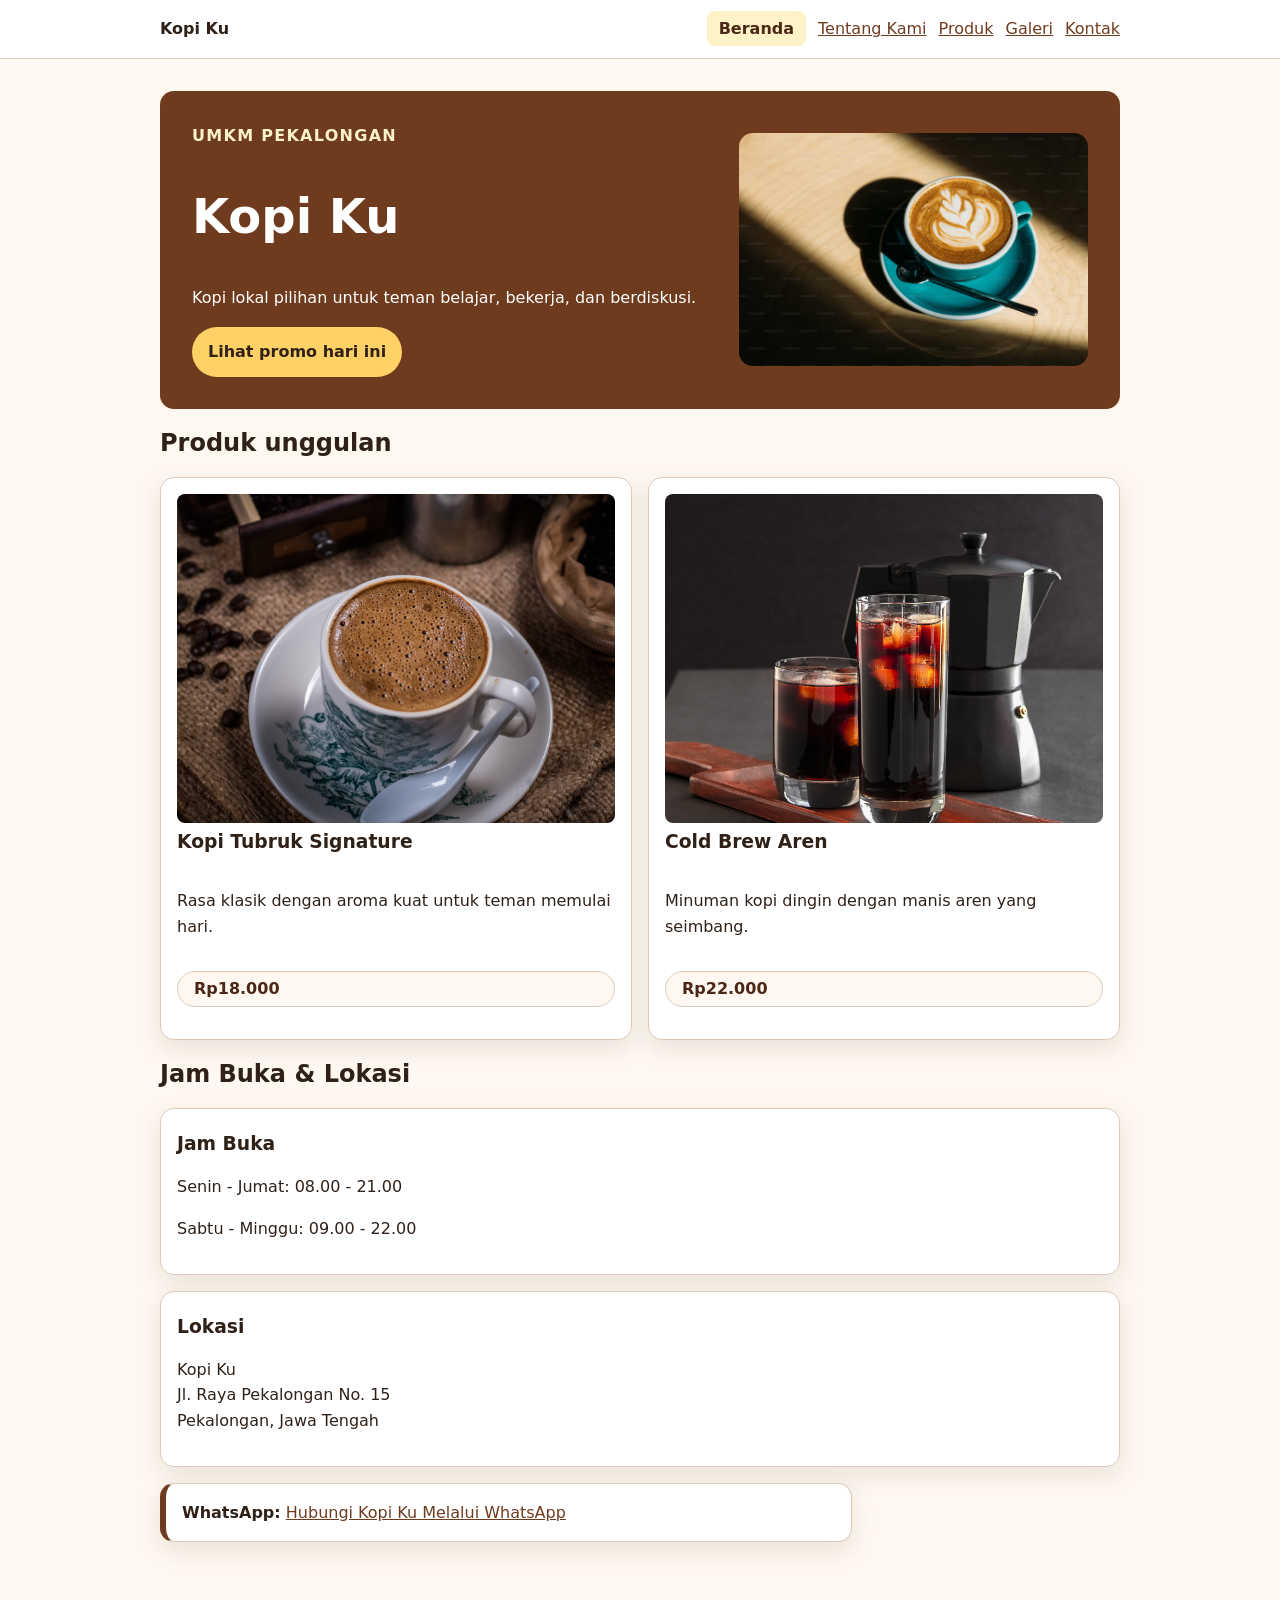
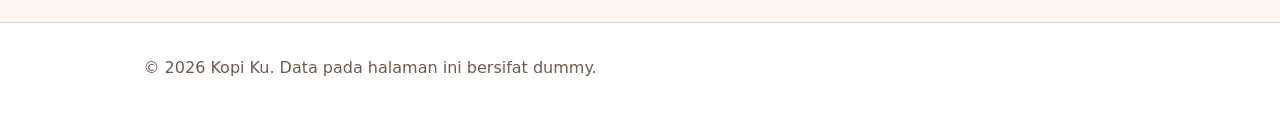
==== commit fedf0a17: "feat: terapkan responsive mobile-first" ====
--- a/index.html
+++ b/index.html
@@ -30,20 +30,20 @@
           <p>Kopi lokal pilihan untuk teman belajar, bekerja, dan berdiskusi.</p>
           <button id="promoButton" type="button">Lihat promo hari ini</button>
         </div>
-        <img class="hero-image" src="assets/images/latte.avif" alt="Segelas latte dengan latte art hati di meja kayu" />
+        <img class="hero-image" src="assets/images/latte.avif" width="640" height="360" alt="Segelas latte dengan latte art hati di meja kayu" />
       </section>
 
       <section aria-labelledby="produk-title">
         <h2 id="produk-title">Produk unggulan</h2>
         <div class="product-list">
           <article class="product-card">
-            <img src="assets/images/kopitubruk.jpg" alt="Secangkir Kopi Tubruk Signature dengan buih kopi khas" loading="lazy" />
+            <img src="assets/images/kopitubruk.jpg" width="640" height="480" alt="Secangkir Kopi Tubruk Signature dengan buih kopi khas" loading="lazy" />
             <h3>Kopi Tubruk Signature</h3>
             <p>Rasa klasik dengan aroma kuat untuk teman memulai hari.</p>
             <p class="price">Rp18.000</p>
           </article>
           <article class="product-card">
-            <img src="assets/images/coldbrew.jpg" alt="Cold Brew Aren dituang dengan susu di gelas kaca" loading="lazy" />
+            <img src="assets/images/coldbrew.jpg" width="640" height="480" alt="Cold Brew Aren dituang dengan susu di gelas kaca" loading="lazy" />
             <h3>Cold Brew Aren</h3>
             <p>Minuman kopi dingin dengan manis aren yang seimbang.</p>
             <p class="price">Rp22.000</p>
--- a/css/style.css
+++ b/css/style.css
@@ -237,12 +237,17 @@
 
 .nav {
   display: flex;
+  flex-direction: column;
   gap: var(--space-3);
-  align-items: center;
-  justify-content: space-between;
+  align-items: flex-start;
 }
 .brand { margin-bottom: 0; }
-.nav ul { display: flex; gap: var(--space-2); flex-wrap: wrap; }
+.nav ul {
+  display: flex;
+  flex-direction: column;
+  gap: var(--space-2);
+  flex-wrap: wrap;
+}
 .nav li { margin: 0; }
 
 .product-card { display: flex; flex-direction: column; }
@@ -265,7 +270,7 @@
 
 .hero {
   display: grid;
-  grid-template-columns: 1.2fr 0.8fr;
+  grid-template-columns: 1fr;
   gap: var(--space-4);
   align-items: center;
 }
@@ -274,7 +279,46 @@
 .product-grid,
 .gallery-grid {
   display: grid;
-  grid-template-columns: repeat(3, minmax(0, 1fr));
+  grid-template-columns: 1fr;
   gap: var(--space-3);
 }
-.gallery-grid { grid-template-columns: repeat(2, minmax(0, 1fr)); }+
+.product-card img,
+.product-new img {
+  display: block;
+  width: 100%;
+  aspect-ratio: 4 / 3;
+  object-fit: cover;
+}
+.product-list { display: grid; grid-template-columns: 1fr; gap: var(--space-3); }
+.product-card { margin-block: 0; }
+.product-new { position: relative; width: min(100%, 19.5rem); }
+.product-badge-overlay {
+  position: absolute;
+  top: calc(var(--space-3) + var(--space-2));
+  left: calc(var(--space-3) + var(--space-2));
+  z-index: 1;
+  background: var(--color-accent);
+  box-shadow: var(--shadow-card);
+}
+.product-new figcaption { margin-top: var(--space-2); }
+
+.table-scroll { max-width: 100%; overflow-x: auto; }
+.table-scroll:focus-visible { outline: 3px solid var(--color-focus); outline-offset: 3px; }
+.table-scroll table { min-width: 40rem; }
+
+@media (min-width: 42rem) {
+  .nav ul { flex-direction: row; }
+  .gallery-grid { grid-template-columns: repeat(2, minmax(0, 1fr)); }
+}
+
+@media (min-width: 48rem) {
+  .product-list { grid-template-columns: repeat(2, minmax(0, 1fr)); }
+  .hero { grid-template-columns: 1.2fr 0.8fr; }
+  .product-grid { grid-template-columns: repeat(2, minmax(0, 1fr)); }
+}
+
+@media (min-width: 60rem) {
+  .nav { flex-direction: row; align-items: center; justify-content: space-between; }
+  .product-grid { grid-template-columns: repeat(3, minmax(0, 1fr)); }
+}
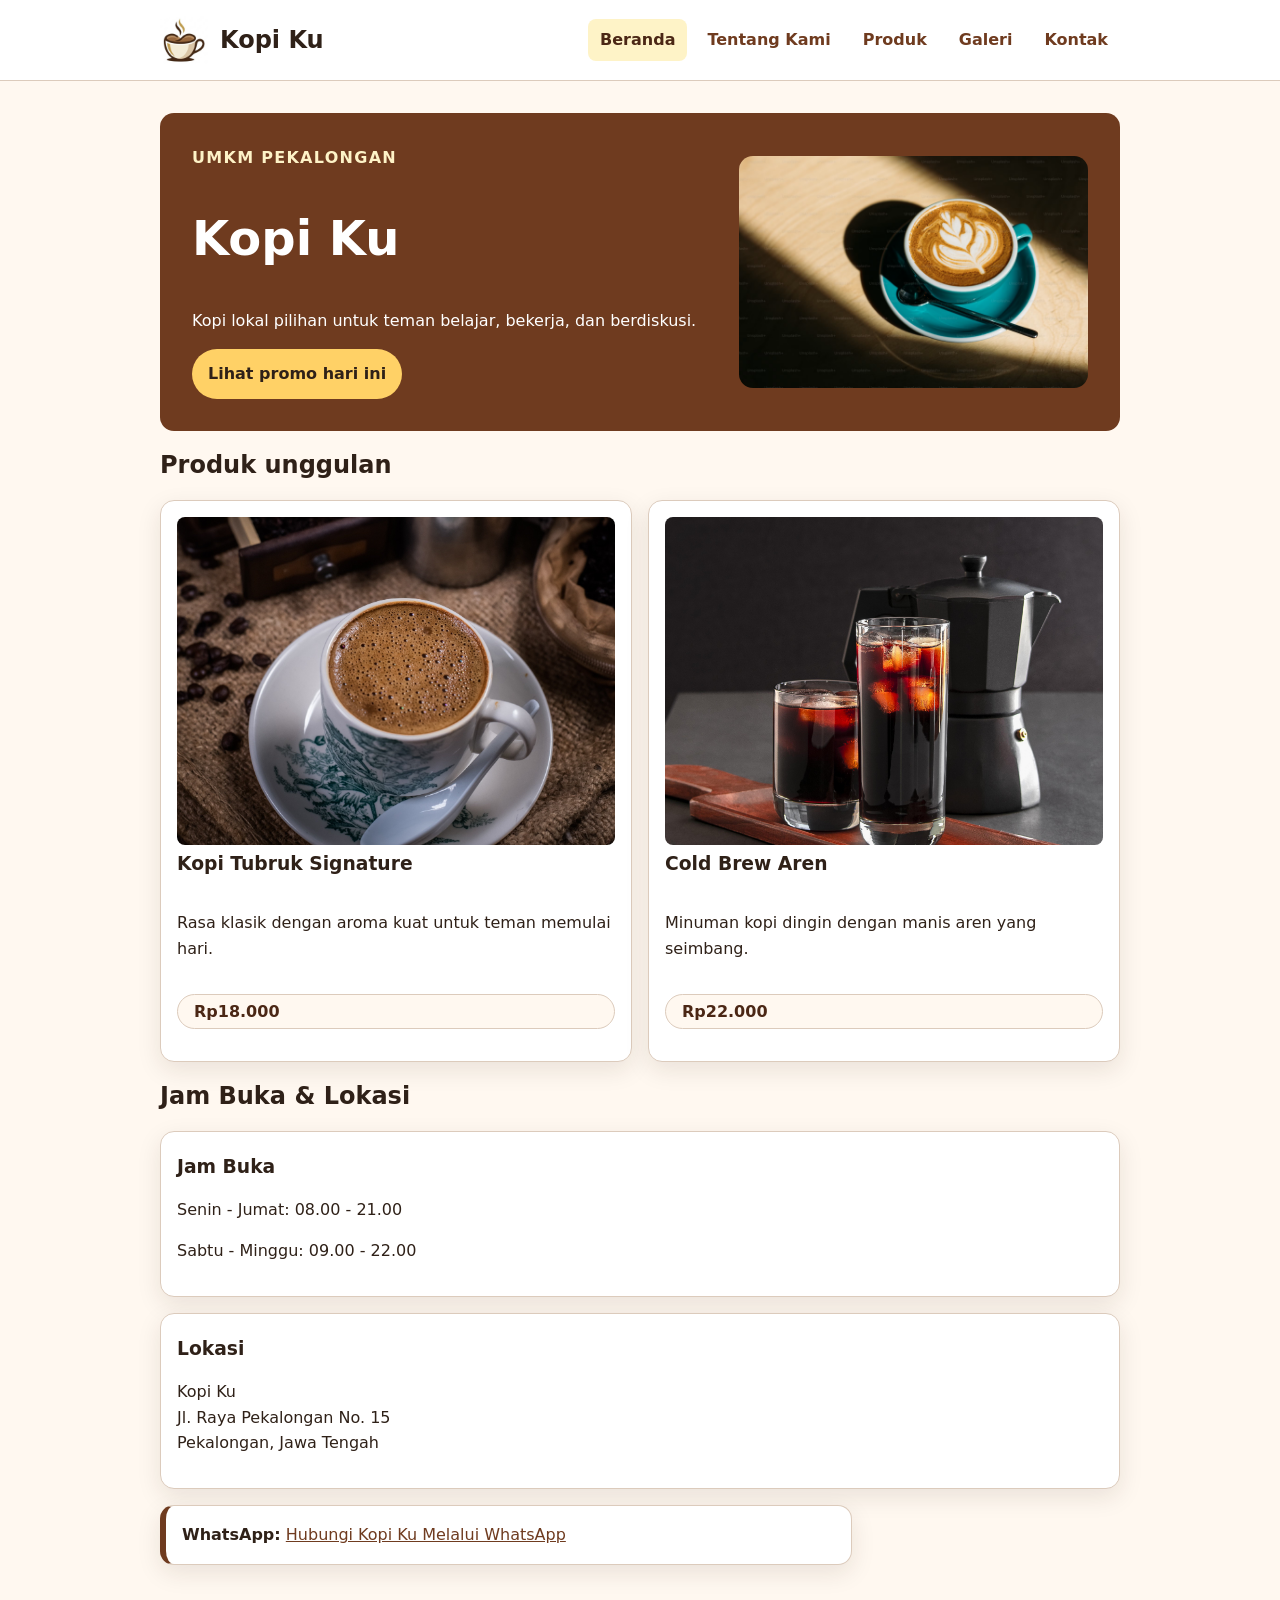
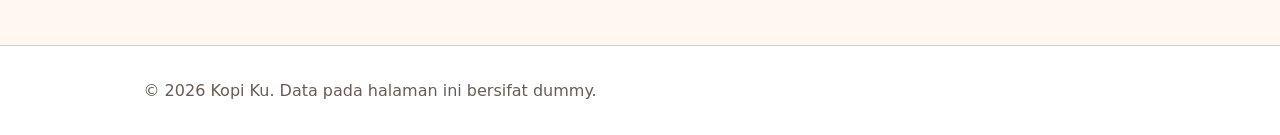
==== commit 229eb5e3: "feat: tambahkan data produk dengan javascript" ====
--- a/index.html
+++ b/index.html
@@ -5,13 +5,25 @@
     <meta name="viewport" content="width=device-width, initial-scale=1.0">
     <title>Kopi Ku - Website UMKM</title>
     <link rel="stylesheet" href="css/style.css">
+    <script src="js/app.js" defer></script>
   </head>
   <body>
     <a class="skip-link" href="#konten">Lewati ke konten utama</a>
     <header class="site-header">
       <nav class="nav" aria-label="Navigasi utama">
-        <a class="brand" href="index.html">Kopi Ku</a>
-        <ul>
+        <a class="brand" href="index.html">
+          <img class="brand-logo" src="assets/images/logo.png" width="40" height="40" alt="" />
+          <span>Kopi Ku</span>
+        </a>
+
+        <label class="nav-toggle">
+          <input class="nav-check" type="checkbox" aria-label="Buka atau tutup menu navigasi" aria-controls="nav-menu" />
+          <span class="nav-toggle-bar"></span>
+          <span class="nav-toggle-bar"></span>
+          <span class="nav-toggle-bar"></span>
+        </label>
+
+        <ul id="nav-menu">
           <li><a aria-current="page" href="index.html">Beranda</a></li>
           <li><a href="tentang.html">Tentang Kami</a></li>
           <li><a href="produk.html">Produk</a></li>
--- a/css/style.css
+++ b/css/style.css
@@ -237,18 +237,110 @@
 
 .nav {
   display: flex;
+  flex-direction: row;       
+  flex-wrap: wrap;
+  align-items: center;
+  justify-content: space-between;
+  gap: var(--space-2) var(--space-3);
+}
+.brand { margin-bottom: 0; flex: 0 0 auto; }
+
+.brand {
+  display: inline-flex;
+  align-items: center;
+  gap: var(--space-2);
+}
+.brand-logo {
+  width: 2.5rem;
+  height: 2.5rem;
+  object-fit: contain;
+}
+
+.nav ul {
+  display: none;               
   flex-direction: column;
-  gap: var(--space-3);
-  align-items: flex-start;
-}
-.brand { margin-bottom: 0; }
-.nav ul {
-  display: flex;
+  gap: 0;
+  flex-wrap: wrap;
+  width: 100%;
+}
+.nav:has(.nav-check:checked) ul { display: flex; }   
+.nav li { margin: 0; max-width: none; }
+
+.nav-toggle {
+  margin-left: auto;        
+  flex: 0 0 auto;
+  position: relative;
+  cursor: pointer;
+  display: inline-flex;
   flex-direction: column;
-  gap: var(--space-2);
-  flex-wrap: wrap;
-}
-.nav li { margin: 0; }
+  justify-content: center;
+  gap: 5px;
+  width: 2.75rem;
+  height: 2.75rem;
+  padding: 0 0.7rem;
+  background: var(--color-primary-strong);
+  border: 2px solid var(--color-border);
+  border-radius: var(--radius-md);
+}
+.nav-toggle:hover { background: var(--color-primary); }
+.nav-check {
+  position: absolute;
+  inset: 0;
+  width: 100%;
+  height: 100%;
+  margin: 0;
+  opacity: 0;
+  cursor: pointer;
+}
+.nav-toggle:has(.nav-check:focus-visible) {
+  outline: 3px solid var(--color-focus);
+  outline-offset: 3px;
+}
+
+.nav-toggle-bar {
+  display: block;
+  height: 3px;
+  background: var(--color-accent-soft);
+  border-radius: 2px;
+  transition: transform 0.25s ease, opacity 0.2s ease;
+}
+
+.nav-toggle:has(.nav-check:checked) .nav-toggle-bar:nth-of-type(1) { transform: translateY(8px) rotate(45deg); }
+.nav-toggle:has(.nav-check:checked) .nav-toggle-bar:nth-of-type(2) { opacity: 0; }
+.nav-toggle:has(.nav-check:checked) .nav-toggle-bar:nth-of-type(3) { transform: translateY(-8px) rotate(-45deg); }
+
+@media (prefers-reduced-motion: reduce) {
+  .nav-toggle-bar { transition: none; }
+}
+
+@media (max-width: 41.99rem) {
+  .brand { font-size: 1.5rem; }
+
+  .nav ul {
+    margin-top: var(--space-1);
+    border-top: 1px solid var(--color-border);
+  }
+  .nav ul a {
+    display: block;
+    padding: var(--space-3) var(--space-2);
+    color: var(--color-text);
+    font-size: 1.125rem;
+    font-weight: 600;
+    text-decoration: none;
+    border-bottom: 1px solid var(--color-border);
+    border-radius: 0;
+  }
+  .nav ul a:hover { background: var(--color-accent-soft); }
+
+  .nav ul a[aria-current="page"] {
+    padding: var(--space-3) var(--space-2);
+    color: var(--color-primary-strong);
+    font-weight: 800;
+    background: none;
+    border-bottom: 3px solid var(--color-primary);
+    border-radius: 0;
+  }
+}
 
 .product-card { display: flex; flex-direction: column; }
 .product-badge {
@@ -308,7 +400,20 @@
 .table-scroll table { min-width: 40rem; }
 
 @media (min-width: 42rem) {
-  .nav ul { flex-direction: row; }
+  .nav { flex-direction: row; align-items: center; justify-content: space-between; }
+  .nav-toggle { display: none; }           
+  .nav ul { display: flex; flex-direction: row; width: auto; gap: var(--space-1); } 
+  .nav ul a {
+    display: block;
+    padding: var(--space-1) var(--space-2);
+    color: var(--color-primary);
+    font-weight: 600;
+    text-decoration: none;   
+    border-radius: var(--radius-sm);
+  }
+  .nav ul a:hover { color: var(--color-primary-strong); background: var(--color-accent-soft); }
+  .brand { font-size: 1.5rem; }
+  .brand-logo { width: 3rem; height: 3rem; }
   .gallery-grid { grid-template-columns: repeat(2, minmax(0, 1fr)); }
 }
 
@@ -321,4 +426,38 @@
 @media (min-width: 60rem) {
   .nav { flex-direction: row; align-items: center; justify-content: space-between; }
   .product-grid { grid-template-columns: repeat(3, minmax(0, 1fr)); }
+}
+
+.js-product-grid {
+  display: grid;
+  grid-template-columns: repeat(auto-fit, minmax(14rem, 1fr));
+  gap: var(--space-4);
+}
+
+.js-product-card {
+  padding: var(--space-4);
+  border: 1px solid var(--color-border);
+  border-radius: var(--radius-md); 
+  background: var(--color-surface);
+}
+
+.stock-badge {
+  display: inline-flex;
+  margin-block-start: var(--space-2);
+  padding: 0.25rem 0.6rem;
+  border-radius: 999px;
+  font-size: 0.85rem;
+  font-weight: 700;
+  background: #dcfce7;
+  color: #166534;
+}
+
+.stock-badge.warning {
+  background: #fef3c7;
+  color: #92400e;
+}
+
+.stock-badge.empty {
+  background: #fee2e2;
+  color: #991b1b;
 }
